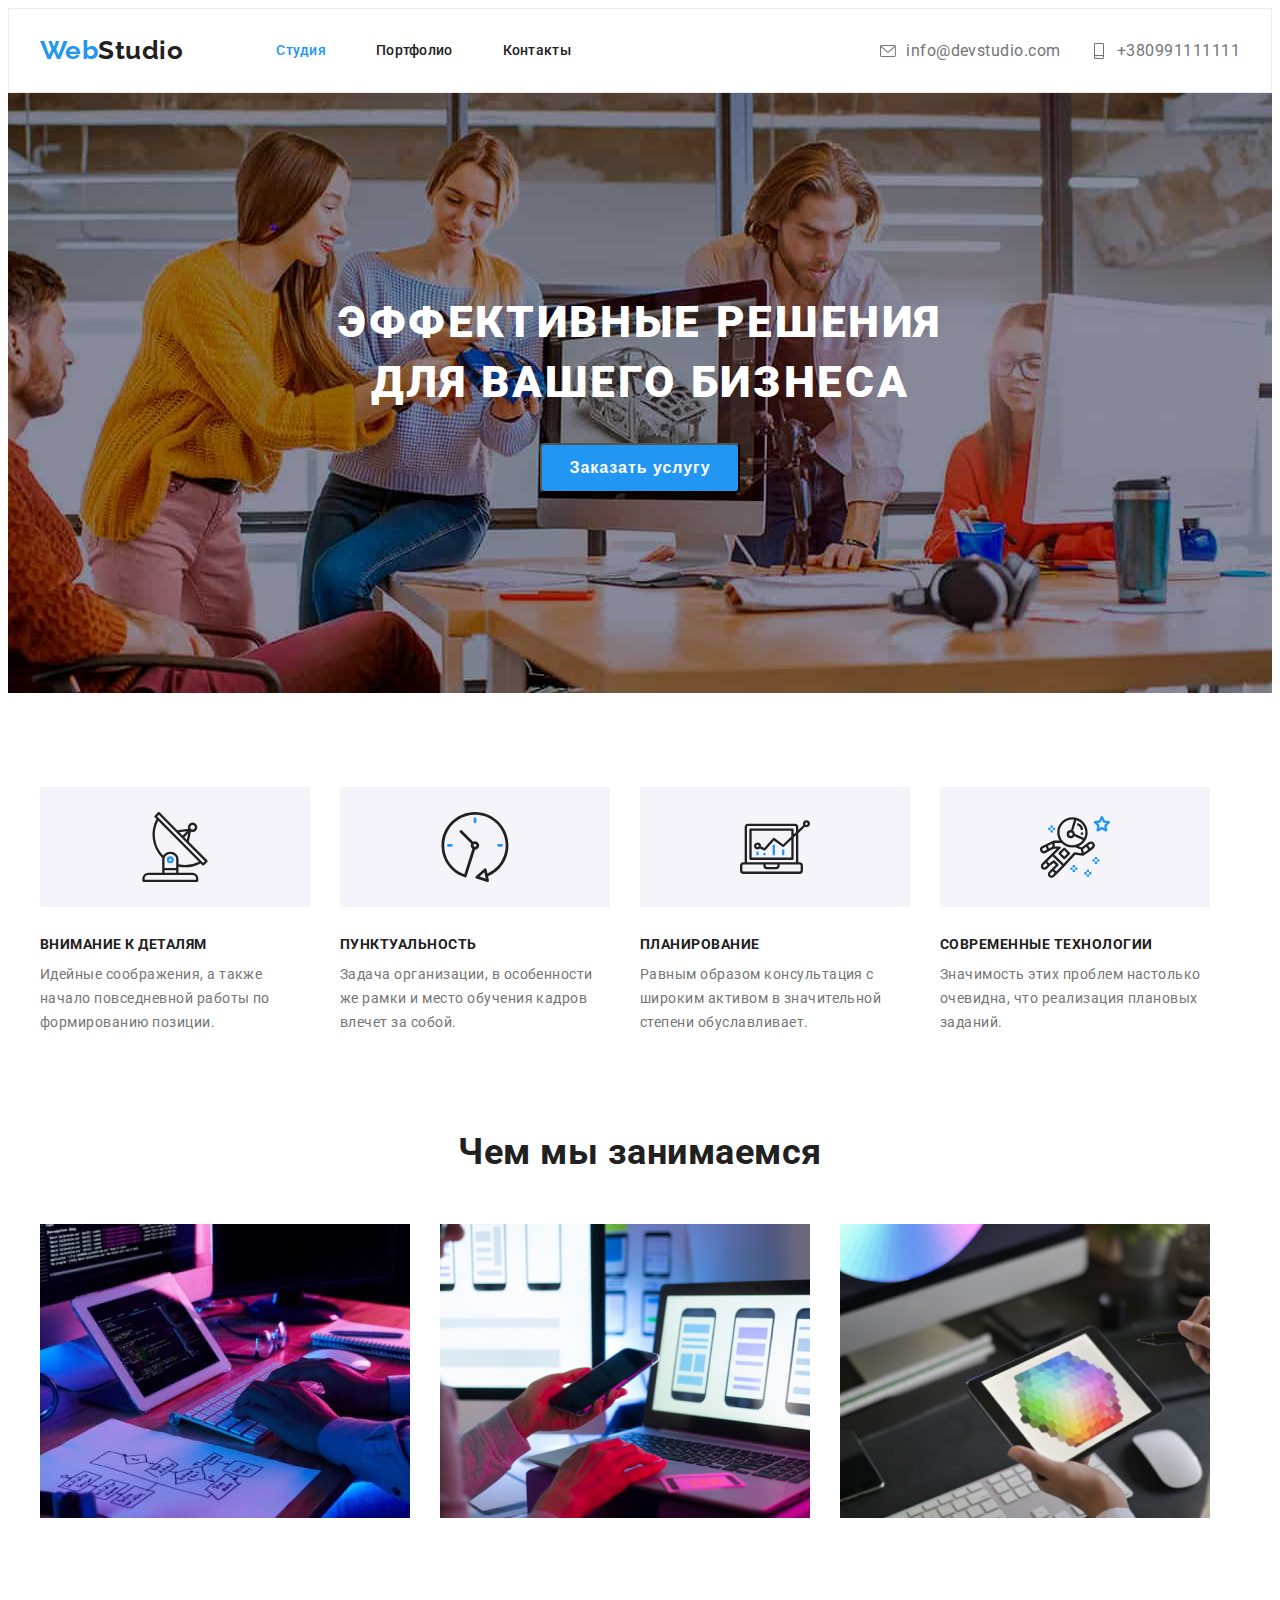
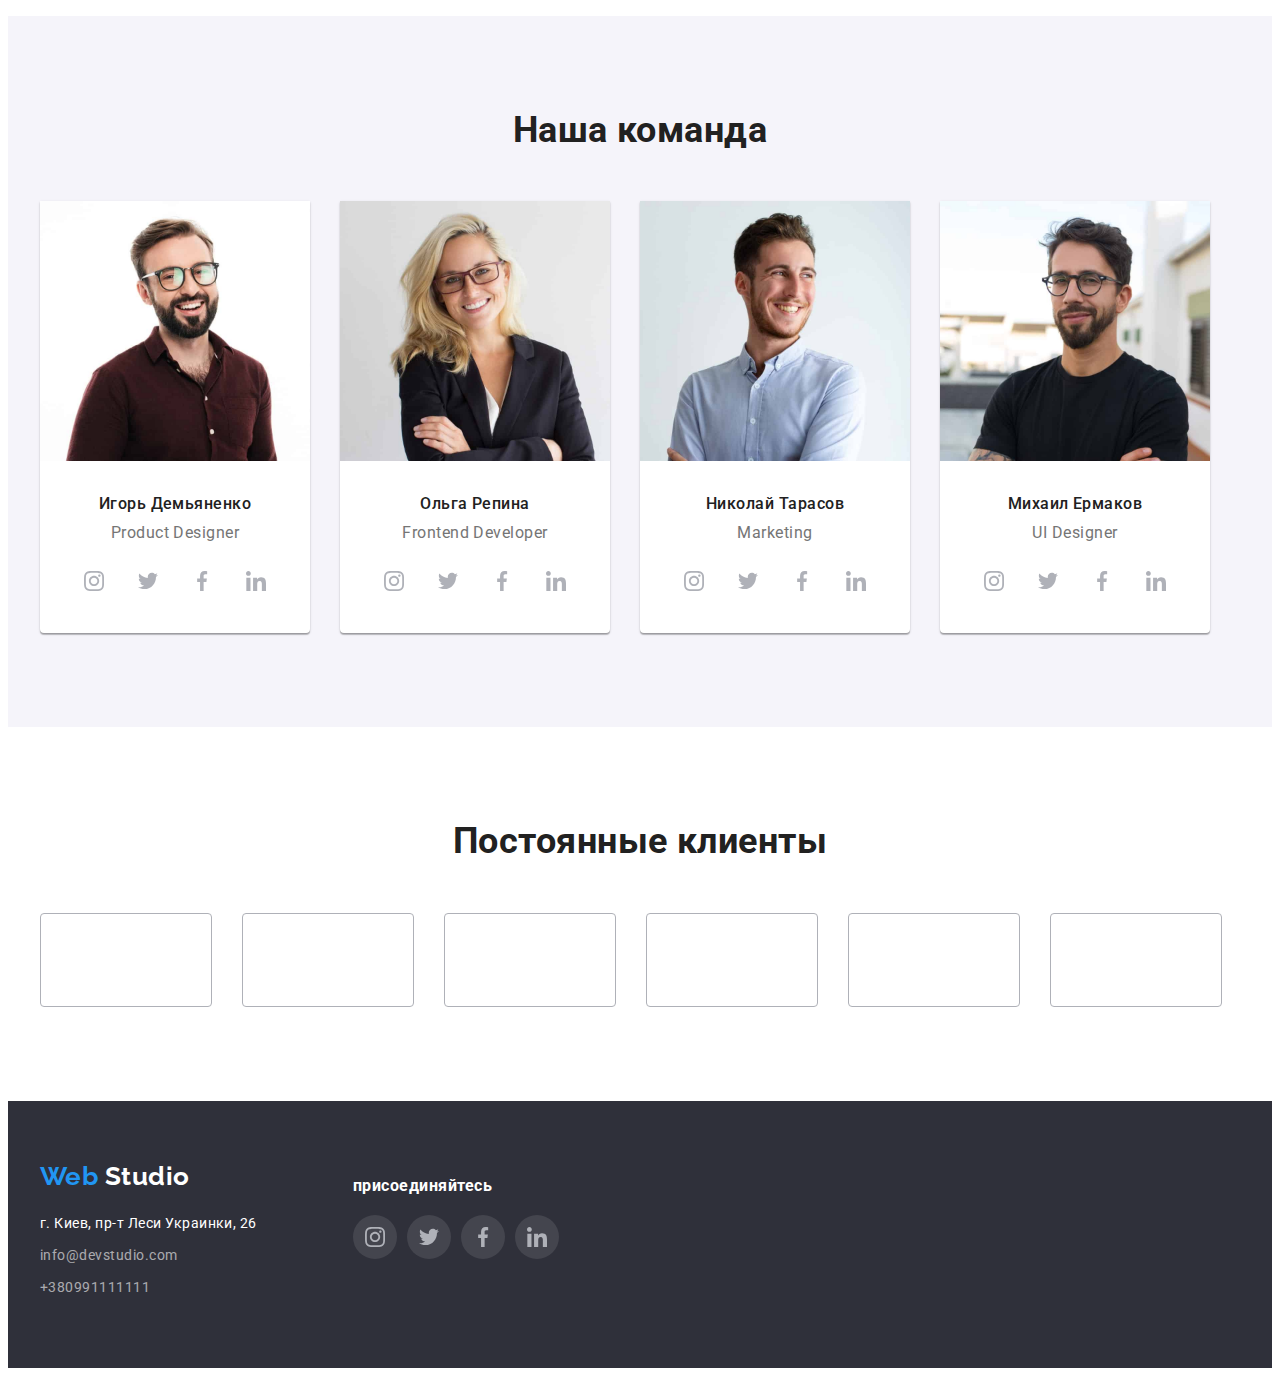
==== index.html @ 75fe437e "comit9+" ====
<!DOCTYPE html>
<html lang="en"></html>
<head>
  <meta charset="UTF-8" />
  <meta name="vievport" content="width=device-width, initial-scale=1.0" />
  <title>Document</title>
  <link
    rel="stylesheet"
    href="https://fonts.googleapis.com/css2?family=Raleway:wght@700&family=Roboto:wght@400;500;700;900&display=swap"
  />
  <link
    rel="stylesheet"
    href="https://cdnjs.cloudflare.com/ajax/libs/modern-normalize/1.1.0/modern-normalize.min.css"
    integrity="sha512-wpPYUAdjBVSE4KJnH1VR1HeZfpl1ub8YT/NKx4PuQ5NmX2tKuGu6U/JRp5y+Y8XG2tV+wKQpNHVUX03MfMFn9Q=="
    crossorigin="anonymous"
    referrerpolicy="no-referrer"
  />
  <link rel="stylesheet" href="./css/styles.css" />
  <link rel="stylesheet" href="./images/icons.svg" />
</head>
<body>
  <header class="">
    <div class="conteiner main-meny">
      <nav class="nav">
        <!-- <logo> -->
        <a href="./images/webStudio.jpg" class="logo"
          >Web<span class="studio">Studio</span></a
        >
        <!-- <title> -->
        <ul class="site-nav list">
          <li class="item">
            <a href="./index.html" class="link curent">Студия</a>
          </li>
          <li class="item">
            <a href="./portfolio.html" class="link">Портфолио</a>
          </li>
          <li class="item">
            <a href="/" class="link">Контакты</a>
          </li>
        </ul>
      </nav>
      <!-- auth -->
      <ul class="site-auth list">
        <li class="item">
          <a href="emailto:info@devstudio.com" class="link">
            <svg class="item">
              <use href="./images/icons.svg#icon-envelope"></use>
            </svg>
            info@devstudio.com
          </a>
        </li>
        <li class="item">
          <a href="tel=+380991111111" class="link">
            <svg class="item">
              <use href="./images/icons.svg#icon-smartphone"></use>
            </svg>
            +380991111111</a>
        </li>
      </ul>
    </div>
  </header>

  <main>
    <!-- hero -->
    <section class="content hero Icon-Hero">
      <h1 class="hero-text">Эффективные решения для вашего бизнеса</h1>
      <button class="primary" type="button">Заказать услугу</button>
    </section>

    <!-- approach in work -->
    <section class="content work">
      <ul class="list work conteiner">
        <li class="item icon1">
          <b class="work-main">Внимание к деталям</b>
          <p class="work-secondary">
            Идейные соображения, а также начало повседневной работы по
            формированию позиции.
          </p>
        </li>
        <li class="item icon2">
          <b class="work-main">Пунктуальность</b>
          <p class="work-secondary">
            Задача организации, в особенности же рамки и место обучения кадров
            влечет за собой.
          </p>
        </li>
        <li class="item icon3">
          <b class="work-main">Планирование</b>
          <p class="work-secondary">
            Равным образом консультация с широким активом в значительной степени
            обуславливает.
          </p>
        </li>
        <li class="item icon4">
          <b class="work-main">Современные технологии</b>
          <p class="work-secondary">
            Значимость этих проблем настолько очевидна, что реализация плановых
            заданий.
          </p>
        </li>
      </ul>
    </section>

    <!-- <types of work in photo> -->
    <section class="content photo">
      <div class="conteiner">
        <h2 class="head-text">Чем мы занимаемся</h2>
        <ul class="list">
          <li class="photo">
            <img
              src="./images/img.jpg"
              width="370"
              alt="Bерстка дизайн внешнее оформление"
            />
          </li>
          <li class="photo">
            <img
              src="./images/img2.jpg"
              width="370"
              alt="Разработка мобильный приложений"
            />
          </li>
          <li class="photo">
            <img
              src="./images/img3.jpg"
              width="370"
              alt="Творческая деятельность"
            />
          </li>
        </ul>
      </div>
    </section>

    <!-- <employees> -->
    <section class="employees">
      <div class="conteiner">
        <h2 class="head-text">Наша команда</h2>
        <ul class="list">
          <li class="fon">
            <img src="./images/1.jpg" width="270" alt="Дезайнер" />
            <div class="employees-div">
              <h3 class="employees-main">Игорь Демьяненко</h3>
              <p class="employees-secondary">Product Designer</p>
              <ul class="list">
                <li class="item">
                  <a href="/" class="items" >
                    <svg class="icon" width="20" height="20">
                      <use href="./images/icons.svg#icon-instagram"></use>
                    </svg>
                  </a>
                </li>
                <li class="item">
                  <a href="/" class="items">
                    <svg class="icon" width="20" height="20">
                      <use href="./images/icons.svg#icon-twitter"></use>
                    </svg>
                  </a>
                <li class="item">
                  <a href="/" class="items">
                    <svg class="icon" width="20" height="20">
                      <use href="./images/icons.svg#icon-facebook"></use>
                    </svg>
                  </a>
                </li>
                <li class="item">
                  <a href="/" class="items">
                    <svg class="icon" width="20" height="20">
                      <use href="./images/icons.svg#icon-linkedin"></use>
                    </svg>
                  </a>
                </li>
              </ul>
          </li>
          <li class="fon">
            <img src="./images/2.jpg" width="270" alt="Frontend разработчик" />
            <div class="employees-div">
              <h3 class="employees-main">Ольга Репина</h3>
              <p class="employees-secondary">Frontend Developer</p>
              <ul class="list">
                <li class="item">
                  <a href="/" class="items" >
                    <svg class="icon" width="20" height="20">
                      <use href="./images/icons.svg#icon-instagram"></use>
                    </svg>
                  </a>
                </li>
                <li class="item">
                  <a href="/" class="items">
                    <svg class="icon" width="20" height="20">
                      <use href="./images/icons.svg#icon-twitter"></use>
                    </svg>
                  </a>
                <li class="item">
                  <a href="/" class="items">
                    <svg class="icon" width="20" height="20">
                      <use href="./images/icons.svg#icon-facebook"></use>
                    </svg>
                  </a>
                </li>
                <li class="item">
                  <a href="/" class="items">
                    <svg class="icon" width="20" height="20">
                      <use href="./images/icons.svg#icon-linkedin"></use>
                    </svg>
                  </a>
                </li>
              </ul>
            </div>
          </li>
          <li class="fon">
            <img src="./images/3.jpg" width="270" alt="Маркетолог" />
            <div class="employees-div">
              <h3 class="employees-main">Николай Тарасов</h3>
              <p class="employees-secondary">Marketing</p>
              <ul class="list">
                <li class="item">
                  <a href="/" class="items" >
                    <svg class="icon" width="20" height="20">
                      <use href="./images/icons.svg#icon-instagram"></use>
                    </svg>
                  </a>
                </li>
                <li class="item">
                  <a href="/" class="items">
                    <svg class="icon" width="20" height="20">
                      <use href="./images/icons.svg#icon-twitter"></use>
                    </svg>
                  </a>
                <li class="item">
                  <a href="/" class="items">
                    <svg class="icon" width="20" height="20">
                      <use href="./images/icons.svg#icon-facebook"></use>
                    </svg>
                  </a>
                </li>
                <li class="item">
                  <a href="/" class="items">
                    <svg class="icon" width="20" height="20">
                      <use href="./images/icons.svg#icon-linkedin"></use>
                    </svg>
                  </a>
                </li>
              </ul>
            </div>
          </li>
          <li class="fon">
            <img src="./images/4.jpg" width="270" alt="Дизайнер" />
            <div class="employees-div">
              <h3 class="employees-main">Михаил Ермаков</h3>
              <p class="employees-secondary">UI Designer</p>
              <ul class="list">
                <li class="item">
                  <a href="/" class="items" >
                    <svg class="icon" >
                      <use href="./images/icons.svg#icon-instagram"></use>
                    </svg>
                  </a>
                </li>
                <li class="item">
                  <a href="/" class="items">
                    <svg class="icon" >
                      <use href="./images/icons.svg#icon-twitter"></use>
                    </svg>
                  </a>
                <li class="item">
                  <a href="/" class="items">
                    <svg class="icon" >
                      <use href="./images/icons.svg#icon-facebook"></use>
                    </svg>
                  </a>
                </li>
                <li class="item">
                  <a href="/" class="items">
                    <svg class="icon" >
                      <use href="./images/icons.svg#icon-linkedin"></use>
                    </svg>
                  </a>
                </li>
              </ul>
            </div>
          </li>
        </ul>
      </div>
    </section>

    <!-- permanent-clients -->
    <section class="permanent-clients conteiner">
      <h2 class="head-text">Постоянные клиенты</h2>
      <ul class="list">
        <li class="item">
          <a class="items">
            <svg class="logo">
              <use href="./images/icon.svg#icon-Logo"></use>
            </svg>
          </a>
        </li>
        <li class="item">
          <a class="items">
            <svg class="logo">
              <use href="./images/icon.svg#icon-Logo1"></use>
            </svg>
          </a>
        </li>
        <li class="item">
          <a class="items">
            <svg class="logo">
              <use href="./images/icon.svg#icon-Logo2"></use>
            </svg>
          </a>
        </li>
        <li class="item">
          <a class="items">
            <svg class="logo">
              <use href="./images/icon.svg#icon-Logo3"></use>
            </svg>
          </a>
        </li>
        <li class="item">
          <a class="items">
            <svg class="logo">
              <use href="./images/icon.svg#icon-Logo4"></use>
            </svg>
          </a>
        </li>
        <li class="item">
          <a class="items">
            <svg class="logo">
              <use href="./images/icon.svg#icon-Logo5"></use>
            </svg>
          </a>
        </li>
      </ul>
    </section>
  </main>

  <!-- <supporting information> -->
  <footer>
    <div class="footer conteiner">
      <adress>
        <a href="./images/webStudio.jpg" class="logo">
          Web
          <span class="footer-studio"> Studio </span>
        </a>

        <ul class="list nav">
          <li>
            <a
              href="https://www.google.com/maps/place/%D0%B1%D1%83%D0%BB%D1%8C%D0%B2%D0%B0%D1%80+%D0%9B%D0%B5%D1%81%D1%96+%D0%A3%D0%BA%D1%80%D0%B0%D1%97%D0%BD%D0%BA%D0%B8,+26,+%D0%9A%D0%B8%D1%97%D0%B2,+02000/@50.4265807,30.5361971,17z/data=!3m1!4b1!4m5!3m4!1s0x40d4cf0e033ecbe9:0x57a4dffefec77da0!8m2!3d50.4265807!4d30.5383858"
              target="_blank"
              rel="noopener noreferrer"
              class="footer-adres"
            >
              г. Киев, пр-т Леси Украинки, 26
            </a>
          </li>
          <li>
            <a href="emailto:info@devstudio.com" class="footer-nav">
              info@devstudio.com
            </a>
          </li>
          <li>
            <a href="tel=+380991111111" class="footer-nav"> +380991111111 </a>
          </li>
        </ul>
      </adress>
      <div class="dop-info">
        <b class="main">присоединяйтесь</b>
        <ul class="list">
          <li class="item">
            <a href="/" class="items" >
              <svg class="icon" width="20" height="20">
                <use href="./images/icons.svg#icon-instagram"></use>
              </svg>
            </a>
          </li>
          <li class="item">
            <a href="/" class="items">
              <svg class="icon" width="20" height="20">
                <use href="./images/icons.svg#icon-twitter"></use>
              </svg>
            </a>
          <li class="item">
            <a href="/" class="items">
              <svg class="icon" width="20" height="20">
                <use href="./images/icons.svg#icon-facebook"></use>
              </svg>
            </a>
          </li>
          <li class="item">
            <a href="/" class="items">
              <svg class="icon" width="20" height="20">
                <use href="./images/icons.svg#icon-linkedin"></use>
              </svg>
            </a>
          </li>
        </ul>
      </div>
    </div>
  </footer>
</body>
---- css/styles.css ----
:root {
  --primery-text-cplor: #212121;
  --secondary-color: rgba(117, 117, 117, 1);
  --akcent: #2196f3;
  --primary-wite-color: #fff;
  --secondary-color-two: rgba(245, 244, 250, 1);
  --color-fon-hed-fot: rgba(47, 48, 58, 1);
}

body {
  background-color: var(--primary-wite-color);
  color: var(--primery-text-cplor);

  font-family: Roboto, sans-serif;
  letter-spacing: 0.03em;
}
h1,
h2,
h3,
h4,
h5,
h6,
ul,
p,
b {
  margin: 0;
  padding: 0;
}
.list {
  list-style: none;
  padding: 0;
  margin: 0;
}

.conteiner {
  width: 1200px;
  margin-left: auto;
  margin-right: auto;
  padding-left: 15px;
  padding-right: 15px;

  /* outline: 2px solid rgb(225, 169, 159); */
}

/* BUTTON ----------------------------------------  */

/* button hero ---------------------------------------- */
.hero .primary {
  margin-top: 30px;

  width: 200px;
  height: 50px;
  box-shadow: 0px 4px 4px rgba(0, 0, 0, 0.15);
  border-radius: 4px;

  color: var(--primary-wite-color);
  background-color: var(--akcent);
  cursor: pointer;
  font-weight: 700;
  font-size: 16px;
  line-height: 1.88;
  text-align: center;
  letter-spacing: 0.06em;
}

/* button two page ---------------------------------------- */
.two-page.conteiner .list.main {
  display: flex;
  justify-content: center;
}
.conteiner .main .item:not(:last-child) {
  margin-right: 8px;
}
.two-page .secondary {
  padding-top: 6px;
  padding-bottom: 6px;
  padding-left: 22px;
  padding-right: 22px;
  border-radius: 4px;
  border: 0ch;

  font-family: Roboto, sans-serif;
  color: var(--primery-text-cplor);
  background-color: var(--secondary-color-two);
  font-weight: 500;
  font-size: 16px;
  line-height: 1.62;
}

.two-page .secondary:hover,
.two-page .secondary:focus {
  color: var(--primary-wite-color);
  background-color: var(--akcent);
  box-shadow: 0px 3px 1px rgba(0, 0, 0, 0.1), 0px 1px 2px rgba(0, 0, 0, 0.08),
    0px 2px 2px rgba(0, 0, 0, 0.12);
}

/* HEADER ---------------------------------------- */

header {
  border: 1px solid #ececec;
}
.main-meny {
  display: flex;
}
.main-meny .nav {
  display: flex;
  align-items: center;
}
.site-nav .link.curent {
  color: var(--akcent);
}

/* logo----------------------------------------  */
.logo {
  margin-right: 93px;

  color: var(--akcent);
  font-family: Raleway, sans-serif;
  font-weight: 700;
  font-size: 26px;
  line-height: 1.2;
  text-decoration: none;
}
.logo .studio {
  color: var(--primery-text-cplor);
}

/* nav ---------------------------------------- */
.site-nav {
  display: flex;
}
.site-nav .item:not(:last-child) {
  margin-right: 50px;
}
/* .site-nav .item + .item {
  margin-left: 30px;
} */

.site-nav .link {
  display: block;
  padding-top: 32px;
  padding-bottom: 32px;

  color: var(--primery-text-cplor);
  font-weight: 500;
  font-size: 14px;
  line-height: 1.14;
  letter-spacing: 0.02em;
  text-decoration: none;
}
.site-nav .link:hover,
.site-nav .link:focus {
  color: var(--akcent);
}

/* auth---------------------------------------- */
.site-auth {
  display: flex;
  margin-left: auto;
}
.site-auth .item:not(:last-child) {
  margin-right: 30px;
  align-items: center;
}
/* .site-auth .item + .item {
  margin-left: 30px;
} */

.site-auth .link {
  display: flex;
  padding-top: 32px;
  padding-bottom: 32px;
  align-items: center;

  color: var(--secondary-color);

  /* font-weight: 500;
  font-size: 14px;
  line-height: 1.14;
  letter-spacing: 0.02em; */

  text-decoration: none;
}
.site-auth .link:hover,
.site-auth .link:focus {
  color: var(--akcent);
}
.site-auth .link .item{
  display: inline-block;
  padding: 0;
  margin-right: 10px;
  width: 16px;
  height: 16px;
  
  fill: currentColor;
}

/* .site-auth .link::before {
  width: 16px;
  height: 16px;
  margin-right: 10px;

  content: "";
  background-repeat: no-repeat;
  background-position: center;
  background-size: auto;
}
.item-envel::before {
  background-image: url(../images/icon.svg/envelope.svg);
}
.item-smartp::before {
  background-image: url(../images/icon.svg/smartphone.svg);
} */

/* MAIN ---------------------------------------- */

/* content one page ---------------------------------------- */

/* hero ---------------------------------------- */
.content.hero {
  text-align: center;

  padding-top: 200px;
  padding-bottom: 200px;
  background-color: var(--color-fon-hed-fot);
  text-transform: uppercase;
}
.content.hero.Icon-Hero {
  display: block;
  background-image: url(../images/Img-Hero.jpg);
  background-position: center;
}

.content .hero-text {
  margin-left: auto;
  margin-right: auto;

  width: 696px;
  height: 120px;
  color: var(--primary-wite-color);
  font-weight: 900;
  font-size: 44px;
  line-height: 1.36;
  letter-spacing: 0.06em;
}

/* work ---------------------------------------- */

.content.work {
  padding-top: 94px;
}

.content .work {
  display: flex;
}

.content .work .item:not(:last-child) {
  margin-right: 30px;
}
.content .work .item::before {
  display: block;
  content: "";
  height: 120px;
  background-position: center;
  background-repeat: no-repeat;
  /* background-size: contain; */
  background-color: var(--secondary-color-two);
}
.content .work .icon1::before {
  background-image: url(../images/icon.svg/antenna\ 1.svg);
}
.content .work .icon2::before {
  background-image: url(../images/icon.svg/clock\ 1.svg);
}
.content .work .icon3::before {
  background-image: url(../images/icon.svg/diagram\ 1.svg);
}
.content .work .icon4::before {
  background-image: url(../images/icon.svg/astronaut\ 1.svg);
}

.content .work-main {
  display: flex;
  padding-bottom: 10px;
  padding-top: 30px;

  text-transform: uppercase;
  font-weight: 700;
  font-size: 14px;
  line-height: 1.14;
}

.content .work-secondary {
  width: 270px;
  height: 75px;
  color: var(--secondary-color);
  font-size: 14px;
  line-height: 1.71;
}

/* photo ---------------------------------------- */
.content.photo {
  padding-top: 94px;
  padding-bottom: 94px;
}

.content.photo .list {
  display: flex;
  padding-top: 50px;
}
.content.photo .list .photo:not(:last-child) {
  margin-right: 30px;
}

.content .head-text {
  font-weight: 700;
  font-size: 36px;
  line-height: 1.16;
  text-align: center;
}

/* employees ---------------------------------------- */
.employees {
  padding-top: 94px;
  padding-bottom: 94px;
  background-color: var(--secondary-color-two);
}

.employees .head-text {
  margin-bottom: 50px;
  font-weight: 700;
  font-size: 36px;
  line-height: 1.16;
  text-align: center;
}
.employees .list {
  display: flex;
}
.employees .fon:not(:last-child) {
  margin-right: 30px;
}
.employees .fon {
  background-color: var(--primary-wite-color);
  box-shadow: 0px 1px 3px rgba(0, 0, 0, 0.12), 0px 1px 1px rgba(0, 0, 0, 0.14),
    0px 2px 1px rgba(0, 0, 0, 0.2);
  border-radius: 0px 0px 4px 4px;
}

.employees-div {
  display: block;
  text-align: center;
  padding-top: 30px;
  padding-bottom: 30px;
}

.employees-main {
  padding-bottom: 10px;

  font-weight: 500;
  font-size: 16px;
  line-height: 1.18;
}
.employees-secondary {
  color: var(--secondary-color);
  font-size: 16px;
  line-height: 1.18;
}

.employees-div .list {
  display: flex;
  margin-left: 32px;
  margin-right: 32px;
  margin-top: 16px;

  align-items: center;

  /* outline: 1px solid tomato; */
}

.employees-div .item {
  display: inline-block;

  /* outline: 1px solid tomato; */
}

.employees-div .item:not(:last-child) {
  margin-right: 10px;
}
.employees-div .items{
  display: inline-block;
  width: 44px;
  height: 44px;
  border-radius: 50%;
  color:var(--secondary-color);
  background-color: #fff;

  /* outline:  1px solid tomato; */
}
.employees-div .items:hover,
.employees-div .items:focus{
  color: #fff;
  background-color:var(--akcent);
}
.employees-div .items .icon{
  display: inline-block;
  width:20px;
  height:20px;
  
  margin-top: 12px;
  fill:currentColor;
  
  /* outline: 1px solid tomato; */
}
/* .employees-div .items .icon:hover,
.employees-div .items .icon:focus{
 fill: currentColor;
} */
/* .employees-div .item.insta {
  background-image: url(../images/icon.svg/instagram\ 2.svg);
}
.employees-div .item.twit {
  background-image: url(../images/icon.svg/twitter\ 1.svg);
}
.employees-div .item.faceb {
  background-image: url(../images/icon.svg/facebook\ 1.svg);
}
.employees-div .item.in {
  background-image: url(../images/icon.svg/linkedin\ 1.svg);
}

.div2{
  display: flex;
  width: 206px;
  margin-left: 32px;
  margin-right: 32px;
  margin-top: 16px;

  align-items: center;

  outline: 1px solid tomato;
}
.div2 .item{
  display: inline-block;
  width: 44px;
  height: 44px;
  padding: 0;
  border: none;
}
.div2 .item .icon{
  display: inline-block;

  outline: 1px solid tomato;
} */


/* permanent-clients --------------------------------------- */
.permanent-clients{
  margin-top: 94px;
  margin-bottom: 94px;
}

.permanent-clients .head-text{
  margin-bottom: 50px;
  font-weight: 700;
  font-size: 36px;
  line-height: 1.16;
  text-align: center;
}
.permanent-clients .list{
  display: flex;
}

.permanent-clients .item:not(:last-child){
  margin-right: 30px;
}
.permanent-clients .items{
  display: inline-block;
  width: 170px;
  height: 92px;
  border: 1px solid #AFB1B8;
  border-radius: 4px;
}
.permanent-clients .items:hover,
.permanent-clients .items:focus{
  border: 1px solid var(--akcent)
}

.permanent-clients .item .logo{
  display: inline-block;
  width: 106px;
  height: 60px;
}

/* content two page ---------------------------------------- */
main.main {
  padding-top: 94px;
  padding-bottom: 94px;
}

.photo-t-p {
  display: flex;
  flex-wrap: wrap;
  padding-top: 50px;
  /* justify-content: space-between; */
}
.photo-t-p .item {
  margin-right: 30px;
  margin-bottom: 30px;
}
.photo-t-p .item:nth-child(3n) {
  margin-right: 0;
}
.photo-t-p .item:nth-last-child(-n + 3) {
  margin-bottom: 0;
}
.photo-t-p .item:hover,
.photo-t-p .item:focus {
  box-shadow: 0px 1px 1px rgba(0, 0, 0, 0.12), 0px 4px 4px rgba(0, 0, 0, 0.06),
    1px 4px 6px rgba(0, 0, 0, 0.16);
}

.photo-text {
  padding: 0;
  text-decoration: none;
}

.photo-div {
  padding-top: 20px;
  padding-bottom: 20px;
  padding-left: 24px;
  padding-right: 24px;

  border: 1px solid #eeeeee;
}

.photo-main {
  color: var(--primery-text-cplor);
  font-weight: 700;
  font-size: 18px;
  line-height: 2;
  letter-spacing: 0.06em;
}
.photo-secondary {
  color: var(--secondary-color);
  font-size: 18px;
  line-height: 1.97;
}

/* FOOTER ---------------------------------------- */
footer {
  padding-top: 60px;
  padding-bottom: 60px;
  background-color: var(--color-fon-hed-fot);
}
.footer.conteiner{
  display: flex;
}
.footer .logo {
  display: inline-block;
  margin-bottom: 20px;
}
.footer-studio {
  color: var(--primary-wite-color);
}

.footer .footer-adres {
  display: inline-block;
  margin-bottom: 8px;

  color: #fff;
  font-size: 14px;
  line-height: 1.7;
  text-decoration: none;
}
.footer .footer-nav {
  display: inline-block;
  margin-bottom: 8px;

  color: rgba(255, 255, 255, 0.6);
  font-size: 14px;
  line-height: 1.7;
  text-decoration: none;
}
/* ----------------------- */
.footer .dop-info {
  margin-left: 70px;
  /* outline: 1px solid tomato; */
}
.footer .dop-info .main {
  display:inline-block;
  padding-top: 15px;
  padding-bottom: 20px;
  color: var(--primary-wite-color);
}

.footer .dop-info .list {
  display: flex;

  align-items: center;

  /* outline: 1px solid tomato; */
}

.footer .dop-info .item:not(:last-child) {
  margin-right: 10px;
}

.footer .dop-info .items {
  display: inline-block;
  width: 44px;
  height: 44px;
  border-radius: 50%;
  color: #fff;
  background-color: rgba(255, 255, 255, 0.1);


  /* outline: 1px solid tomato; */
}
.footer .dop-info .items:hover,
.footer .dop-info .items:focus{
  background-color:var(--akcent);
}

.footer .dop-info .icon{
  margin-left: 12px;
  margin-top: 12px;
  fill: currentColor;
}

/* .footer .dop-info .icon:hover,
.footer .dop-info .icon:focus{
  fill: currentColor;
} */

/* .footer .dop-info .item.insta {
  background-image: url(../images/icon.svg/instagram\ wite.svg);
}
.footer .dop-info .item.twit {
  background-image: url(../images/icon.svg/twitter\ wite.svg);
}
.footer .dop-info .item.faceb {
  background-image: url(../images/icon.svg/facebook\ wite.svg);
}
.footer .dop-info .item.in {
  background-image: url(../images/icon.svg/linkedin\ wite.svg);
} */

/* support inform
/* support information----------------------------

/* wite: #FFFFFF */
/* color header and footer: r
/* color header and footer:

/* akcent color: #2196F3 */


/* akcent color: #2196F3 */

/* main text color: #
/* main text color: #212121 */
/* secondary text color: rgba
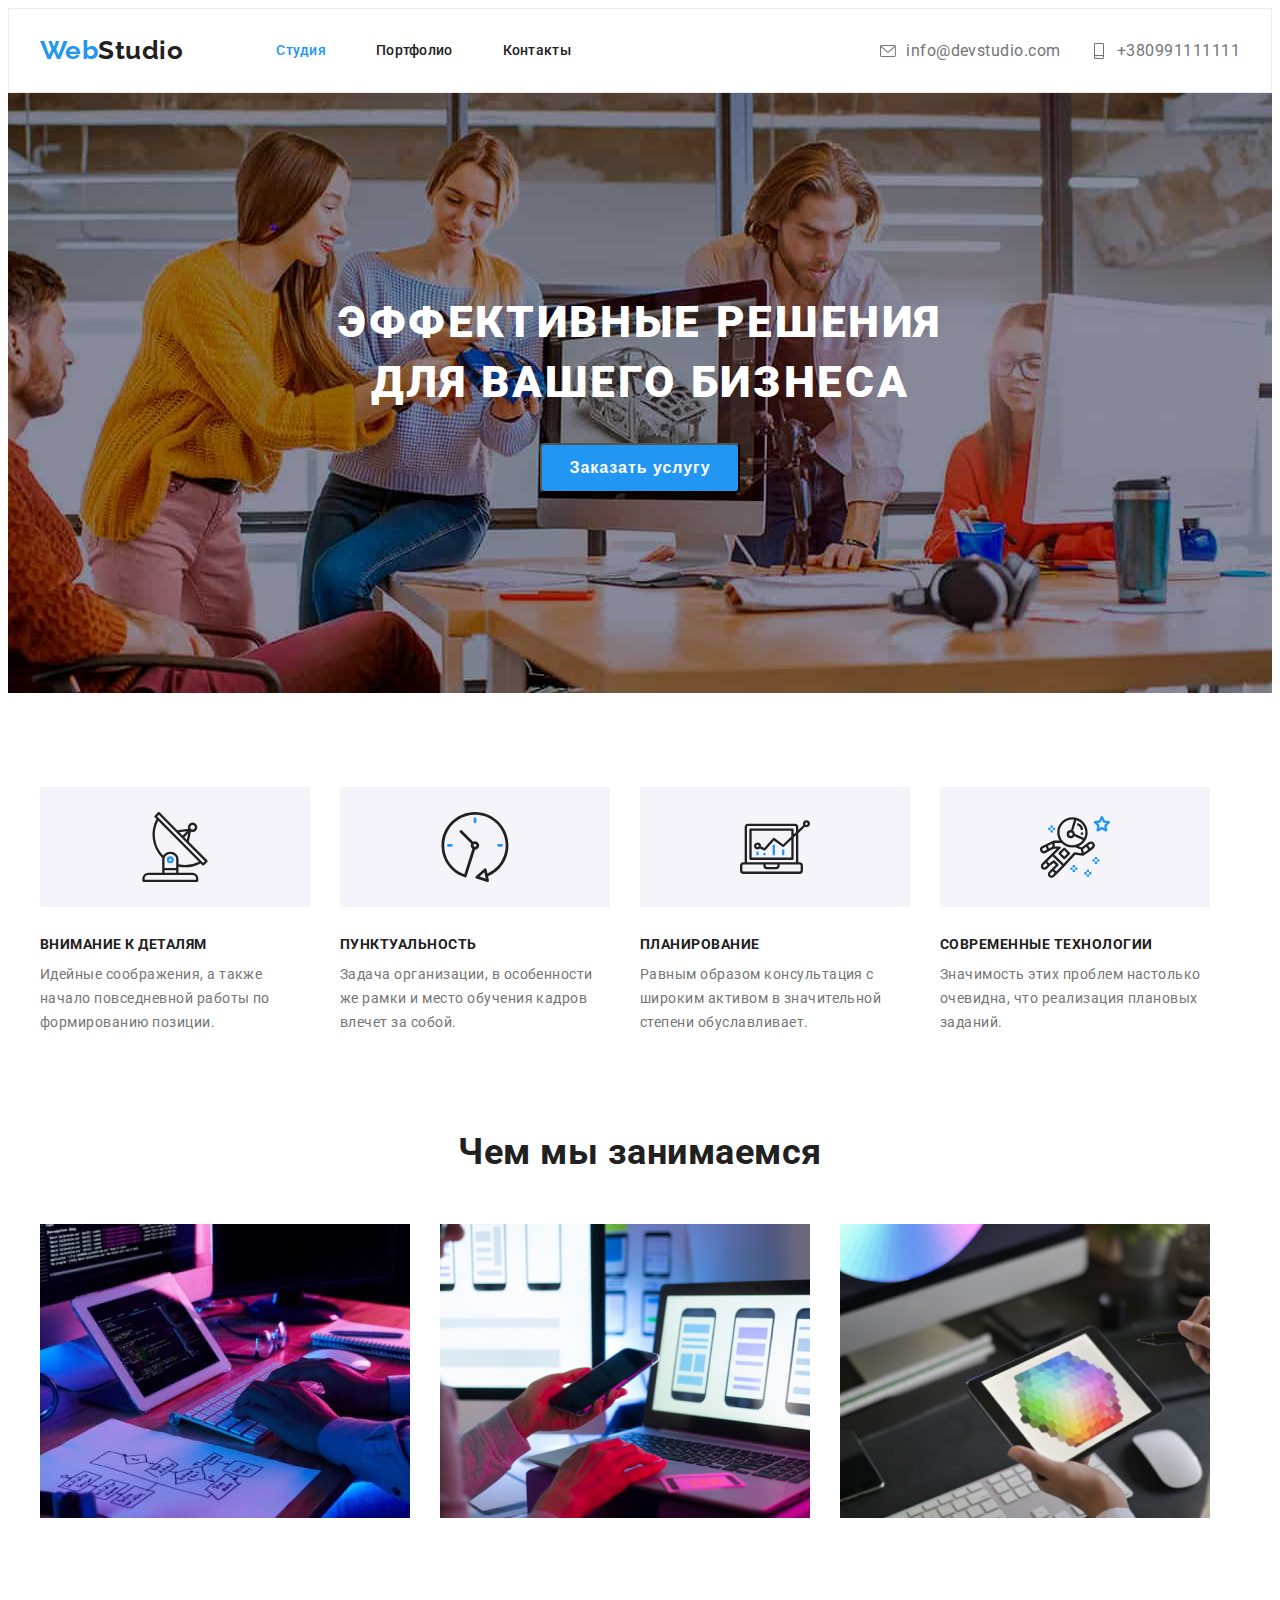
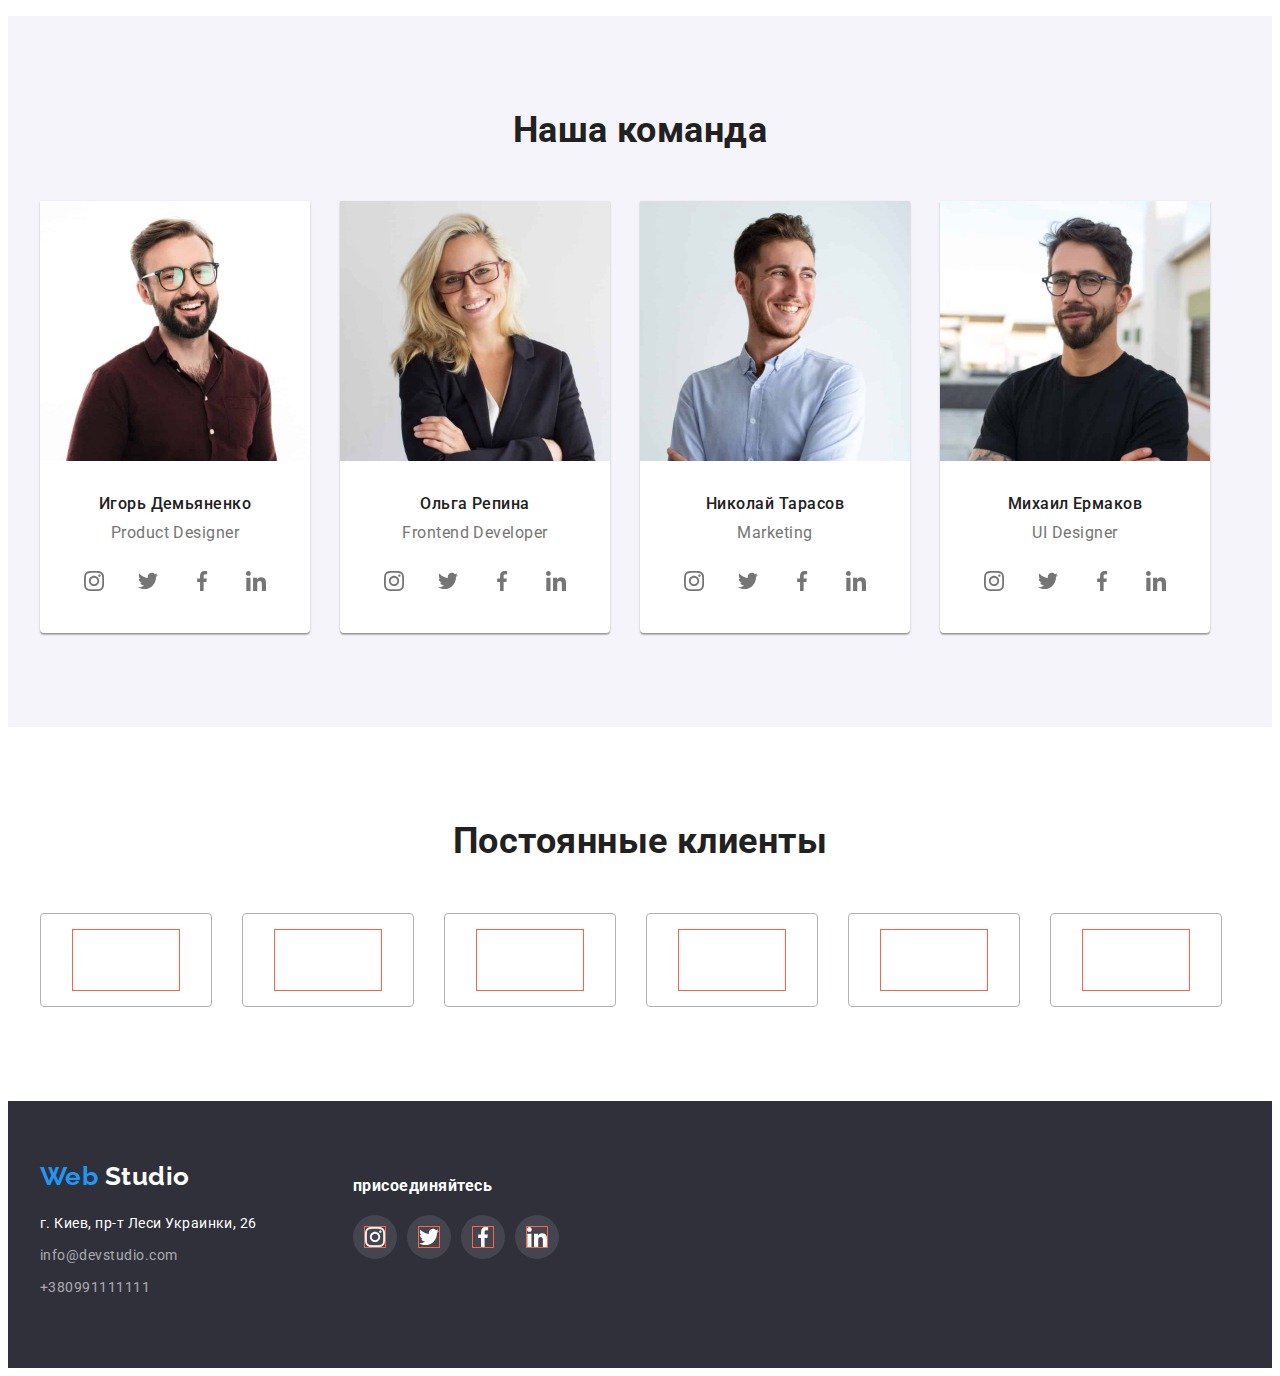
==== commit abab4c00: "comi10" ====
--- a/index.html
+++ b/index.html
@@ -43,7 +43,7 @@
       <ul class="site-auth list">
         <li class="item">
           <a href="emailto:info@devstudio.com" class="link">
-            <svg class="item">
+            <svg class="items">
               <use href="./images/icons.svg#icon-envelope"></use>
             </svg>
             info@devstudio.com
@@ -51,7 +51,7 @@
         </li>
         <li class="item">
           <a href="tel=+380991111111" class="link">
-            <svg class="item">
+            <svg class="items">
               <use href="./images/icons.svg#icon-smartphone"></use>
             </svg>
             +380991111111</a>
--- a/css/styles.css
+++ b/css/styles.css
@@ -161,7 +161,6 @@
 }
 .site-auth .item:not(:last-child) {
   margin-right: 30px;
-  align-items: center;
 }
 /* .site-auth .item + .item {
   margin-left: 30px;
@@ -186,13 +185,12 @@
 .site-auth .link:focus {
   color: var(--akcent);
 }
-.site-auth .link .item{
+.site-auth .link .items{
   display: inline-block;
   padding: 0;
   margin-right: 10px;
   width: 16px;
   height: 16px;
-  
   fill: currentColor;
 }
 
@@ -480,9 +478,12 @@
   height: 92px;
   border: 1px solid #AFB1B8;
   border-radius: 4px;
+  color: #AFB1B8;
+  cursor: pointer;
 }
 .permanent-clients .items:hover,
 .permanent-clients .items:focus{
+  color:var(--akcent);
   border: 1px solid var(--akcent)
 }
 
@@ -490,6 +491,11 @@
   display: inline-block;
   width: 106px;
   height: 60px;
+  margin-top: 16px;
+  margin-left: 32px;
+  fill: currentColor;
+
+  outline: 1px solid tomato;
 }
 
 /* content two page ---------------------------------------- */
@@ -596,7 +602,6 @@
 
 .footer .dop-info .list {
   display: flex;
-
   align-items: center;
 
   /* outline: 1px solid tomato; */
@@ -626,6 +631,8 @@
   margin-left: 12px;
   margin-top: 12px;
   fill: currentColor;
+
+  outline: 1px solid tomato;
 }
 
 /* .footer .dop-info .icon:hover,
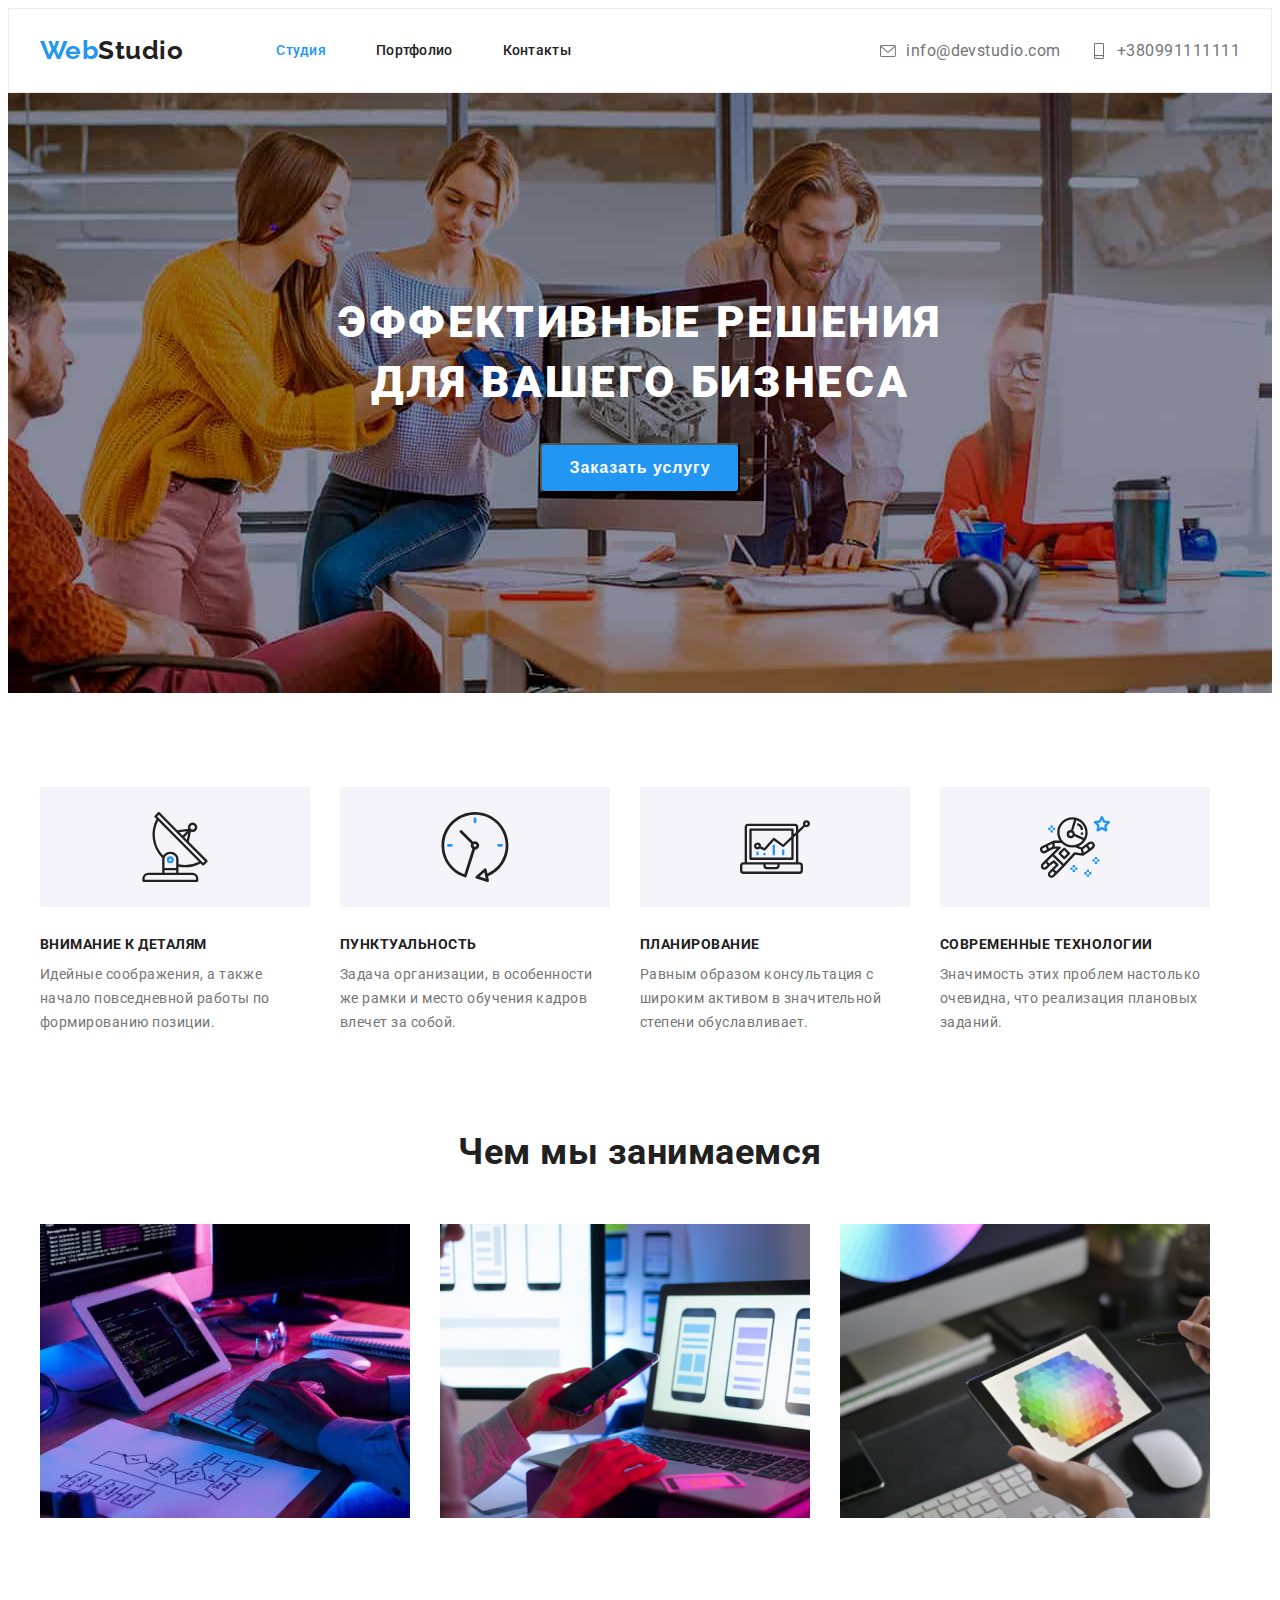
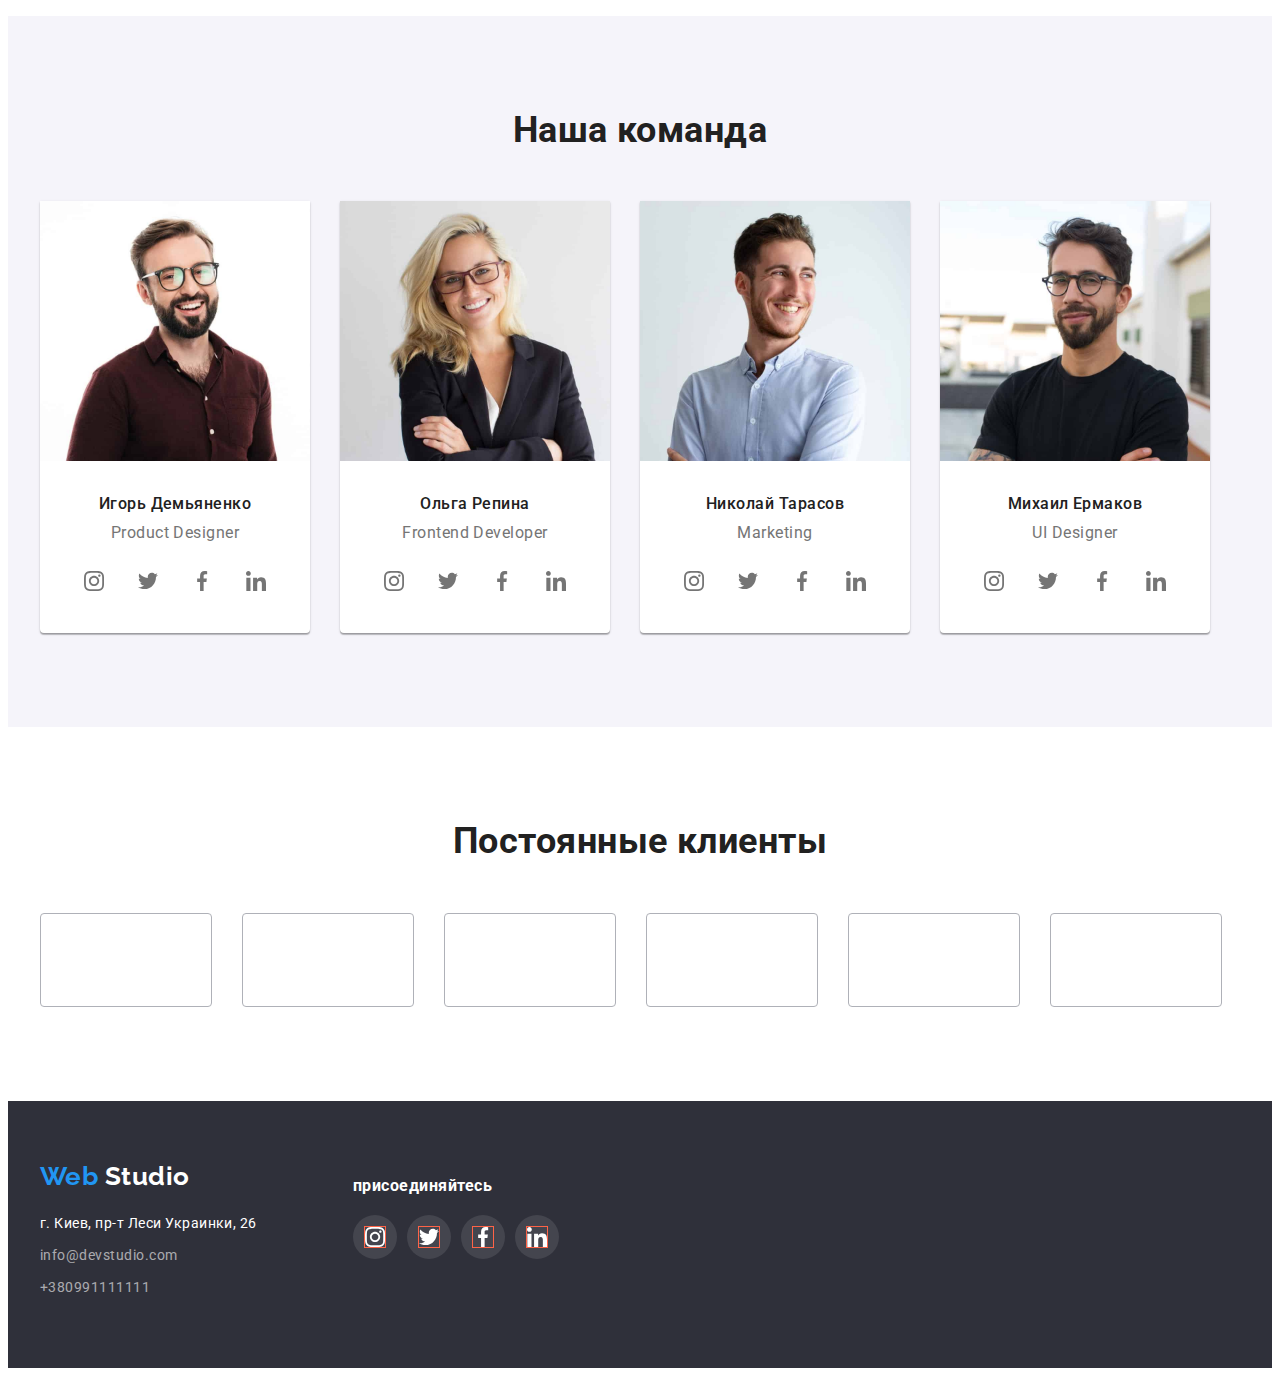
==== commit 082c399a: "comit10++" ====
--- a/index.html
+++ b/index.html
@@ -289,42 +289,42 @@
       <ul class="list">
         <li class="item">
           <a class="items">
-            <svg class="logo">
+            <svg class="logos">
               <use href="./images/icon.svg#icon-Logo"></use>
             </svg>
           </a>
         </li>
         <li class="item">
           <a class="items">
-            <svg class="logo">
+            <svg class="logos">
               <use href="./images/icon.svg#icon-Logo1"></use>
             </svg>
           </a>
         </li>
         <li class="item">
           <a class="items">
-            <svg class="logo">
+            <svg class="logos">
               <use href="./images/icon.svg#icon-Logo2"></use>
             </svg>
           </a>
         </li>
         <li class="item">
           <a class="items">
-            <svg class="logo">
+            <svg class="logos">
               <use href="./images/icon.svg#icon-Logo3"></use>
             </svg>
           </a>
         </li>
         <li class="item">
           <a class="items">
-            <svg class="logo">
+            <svg class="logos">
               <use href="./images/icon.svg#icon-Logo4"></use>
             </svg>
           </a>
         </li>
         <li class="item">
           <a class="items">
-            <svg class="logo">
+            <svg class="logos">
               <use href="./images/icon.svg#icon-Logo5"></use>
             </svg>
           </a>
--- a/css/styles.css
+++ b/css/styles.css
@@ -487,7 +487,7 @@
   border: 1px solid var(--akcent)
 }
 
-.permanent-clients .item .logo{
+.permanent-clients .item .logos{
   display: inline-block;
   width: 106px;
   height: 60px;
@@ -495,7 +495,7 @@
   margin-left: 32px;
   fill: currentColor;
 
-  outline: 1px solid tomato;
+  /* outline: 1px solid tomato; */
 }
 
 /* content two page ---------------------------------------- */
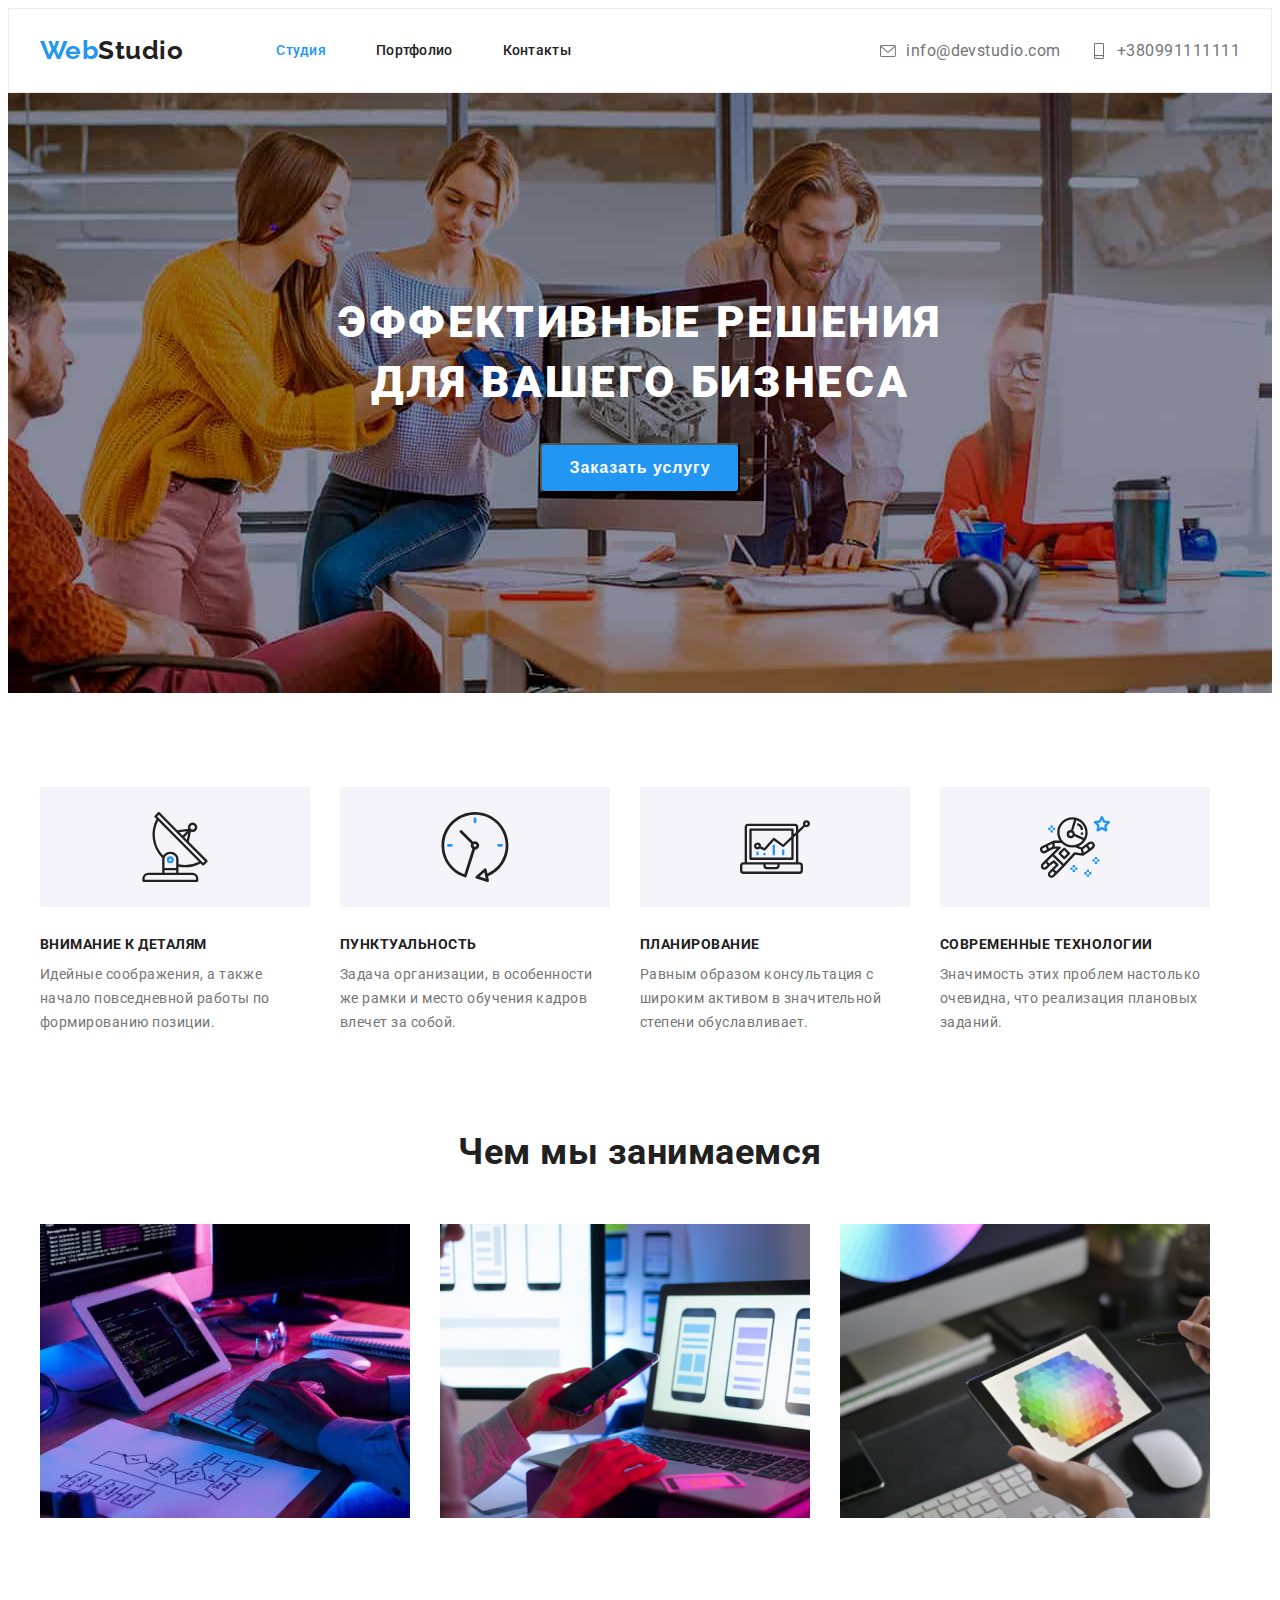
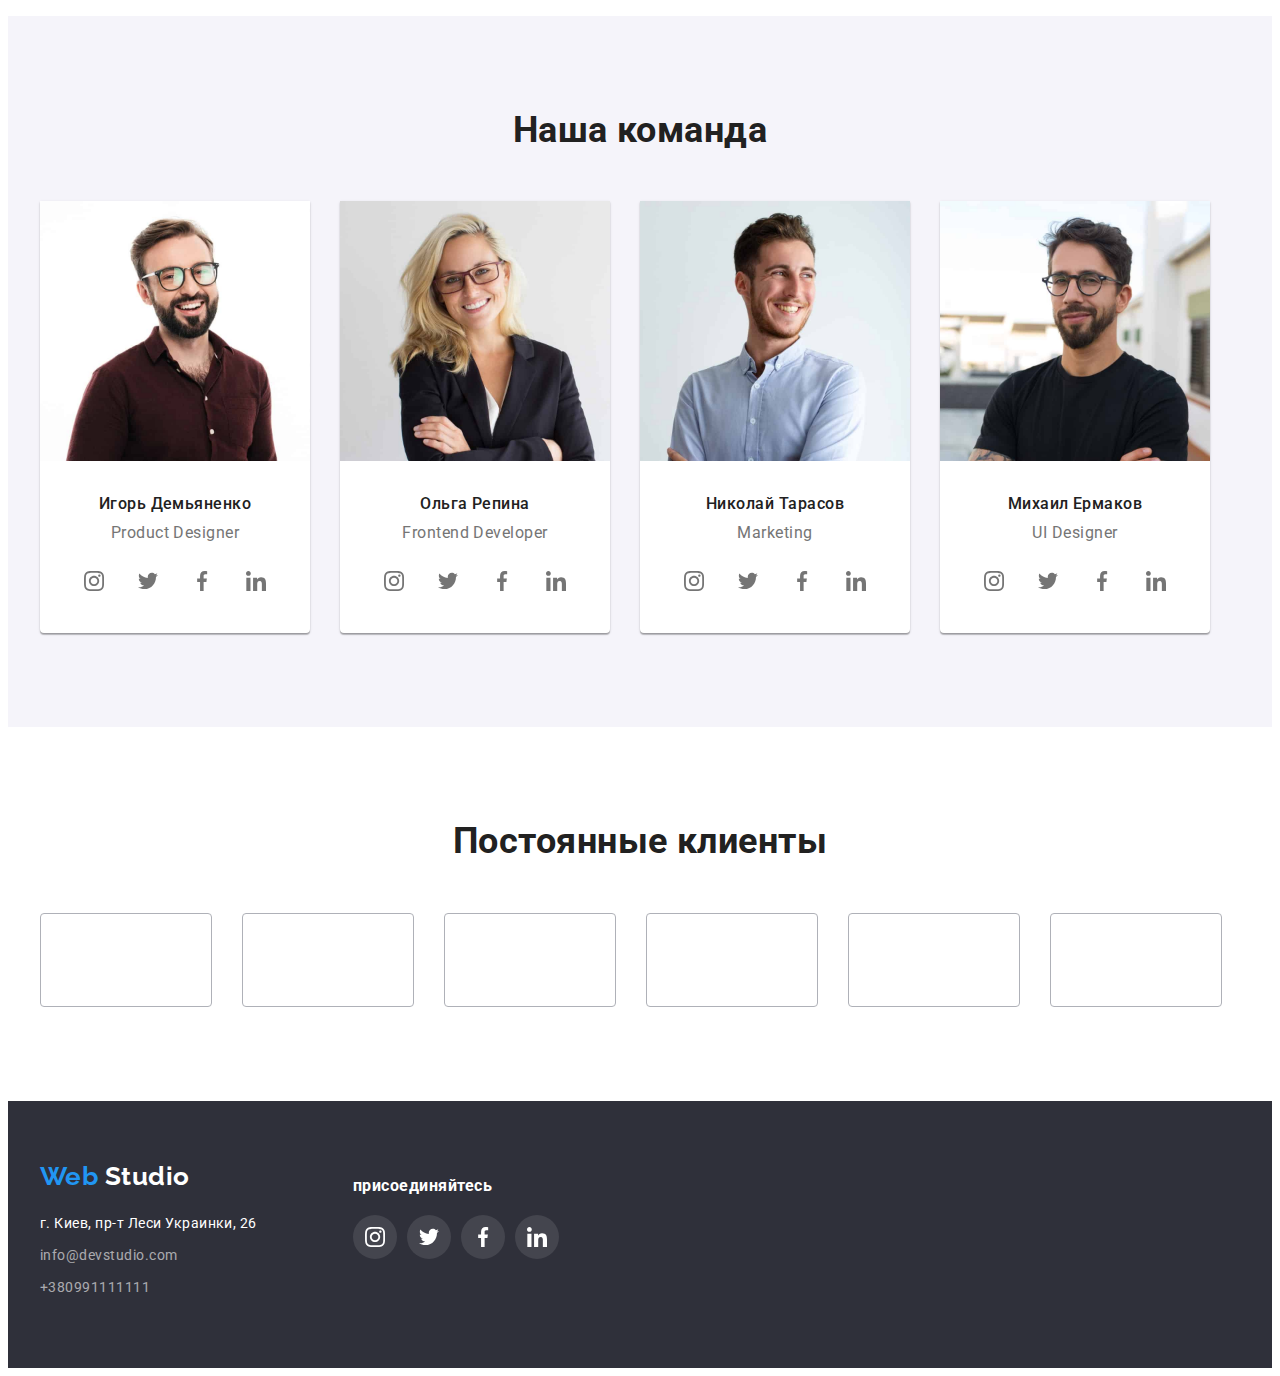
==== commit 16cf067f: "comit11++" ====
--- a/index.html
+++ b/index.html
@@ -288,42 +288,42 @@
       <h2 class="head-text">Постоянные клиенты</h2>
       <ul class="list">
         <li class="item">
-          <a class="items">
+          <a href="/" class="items">
             <svg class="logos">
               <use href="./images/icon.svg#icon-Logo"></use>
             </svg>
           </a>
         </li>
         <li class="item">
-          <a class="items">
+          <a href="/" class="items">
             <svg class="logos">
               <use href="./images/icon.svg#icon-Logo1"></use>
             </svg>
           </a>
         </li>
         <li class="item">
-          <a class="items">
+          <a href="/" class="items">
             <svg class="logos">
               <use href="./images/icon.svg#icon-Logo2"></use>
             </svg>
           </a>
         </li>
         <li class="item">
-          <a class="items">
+          <a href="/" class="items">
             <svg class="logos">
               <use href="./images/icon.svg#icon-Logo3"></use>
             </svg>
           </a>
         </li>
         <li class="item">
-          <a class="items">
+          <a href="/" class="items">
             <svg class="logos">
               <use href="./images/icon.svg#icon-Logo4"></use>
             </svg>
           </a>
         </li>
         <li class="item">
-          <a class="items">
+          <a href="/" class="items">
             <svg class="logos">
               <use href="./images/icon.svg#icon-Logo5"></use>
             </svg>
--- a/css/styles.css
+++ b/css/styles.css
@@ -474,12 +474,12 @@
 }
 .permanent-clients .items{
   display: inline-block;
+  padding: 0;
   width: 170px;
   height: 92px;
   border: 1px solid #AFB1B8;
   border-radius: 4px;
   color: #AFB1B8;
-  cursor: pointer;
 }
 .permanent-clients .items:hover,
 .permanent-clients .items:focus{
@@ -489,6 +489,7 @@
 
 .permanent-clients .item .logos{
   display: inline-block;
+  padding: 0;
   width: 106px;
   height: 60px;
   margin-top: 16px;
@@ -632,7 +633,7 @@
   margin-top: 12px;
   fill: currentColor;
 
-  outline: 1px solid tomato;
+  /* outline: 1px solid tomato; */
 }
 
 /* .footer .dop-info .icon:hover,
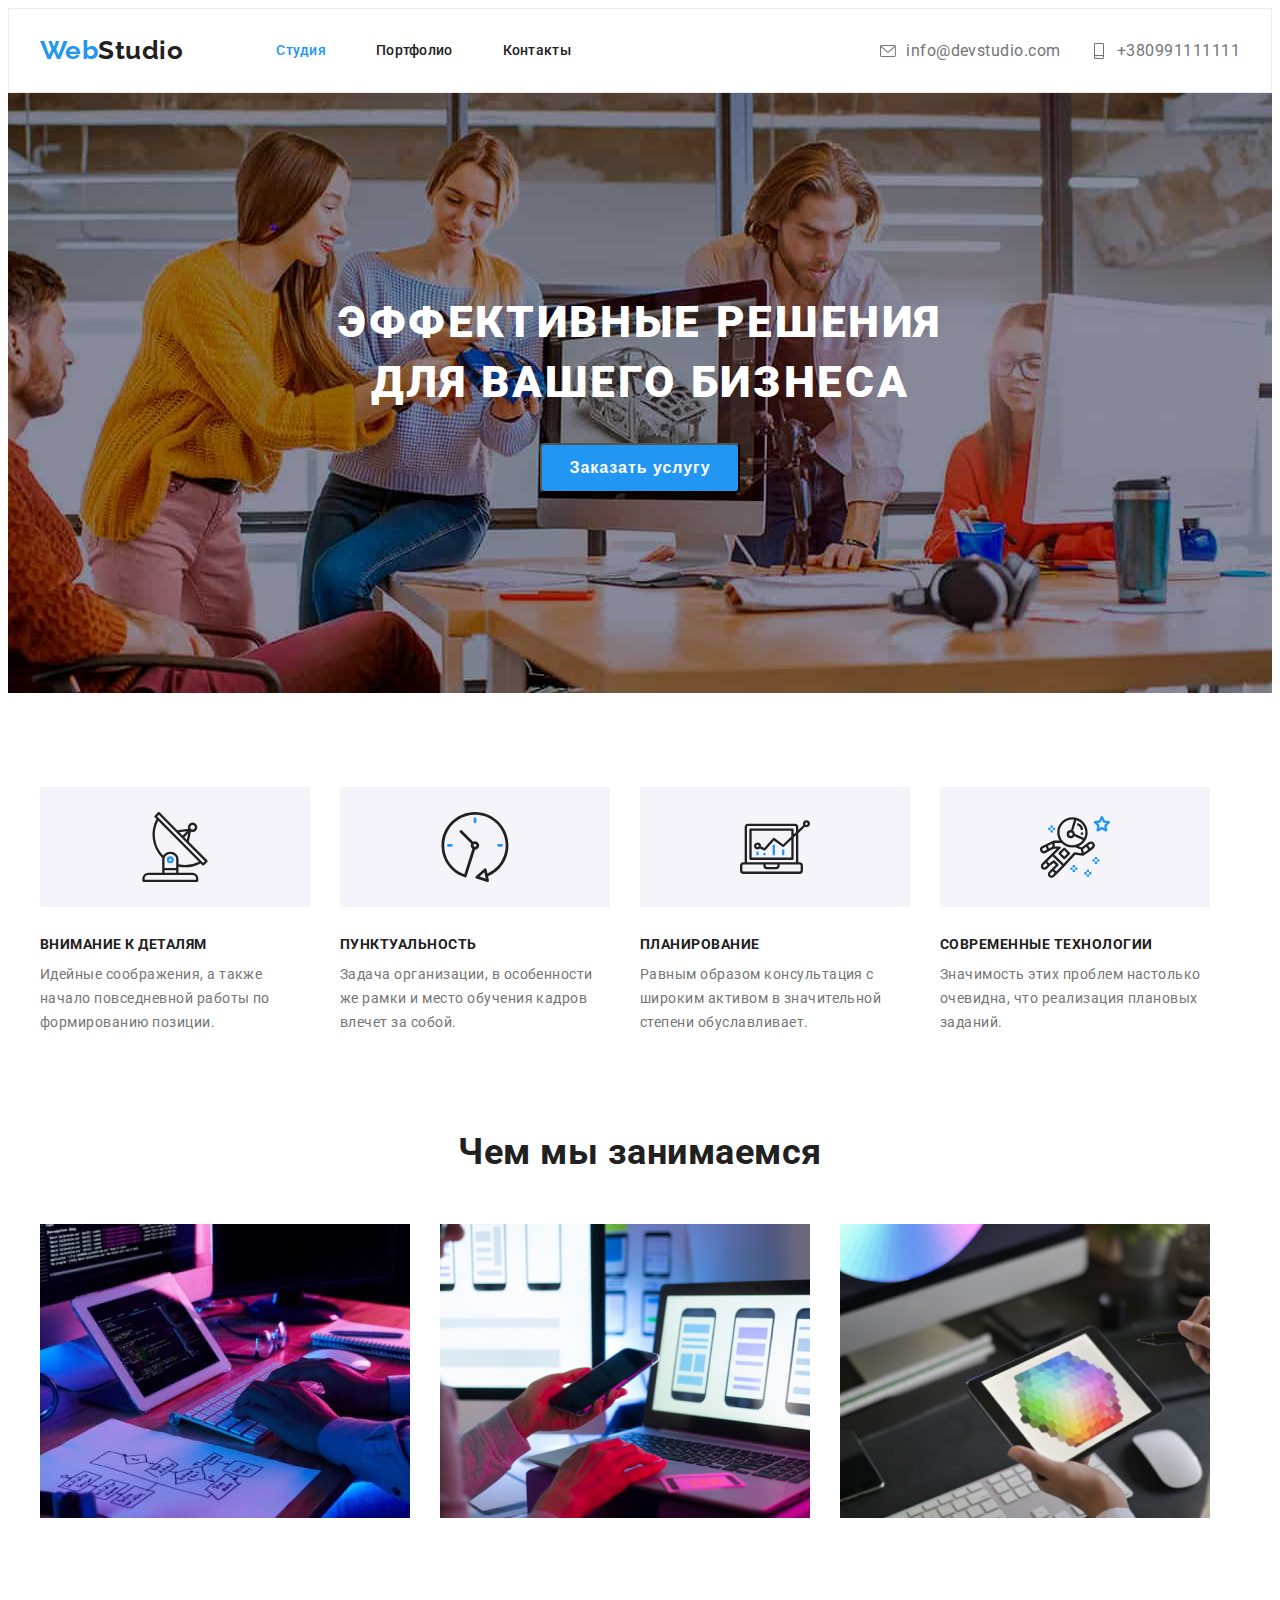
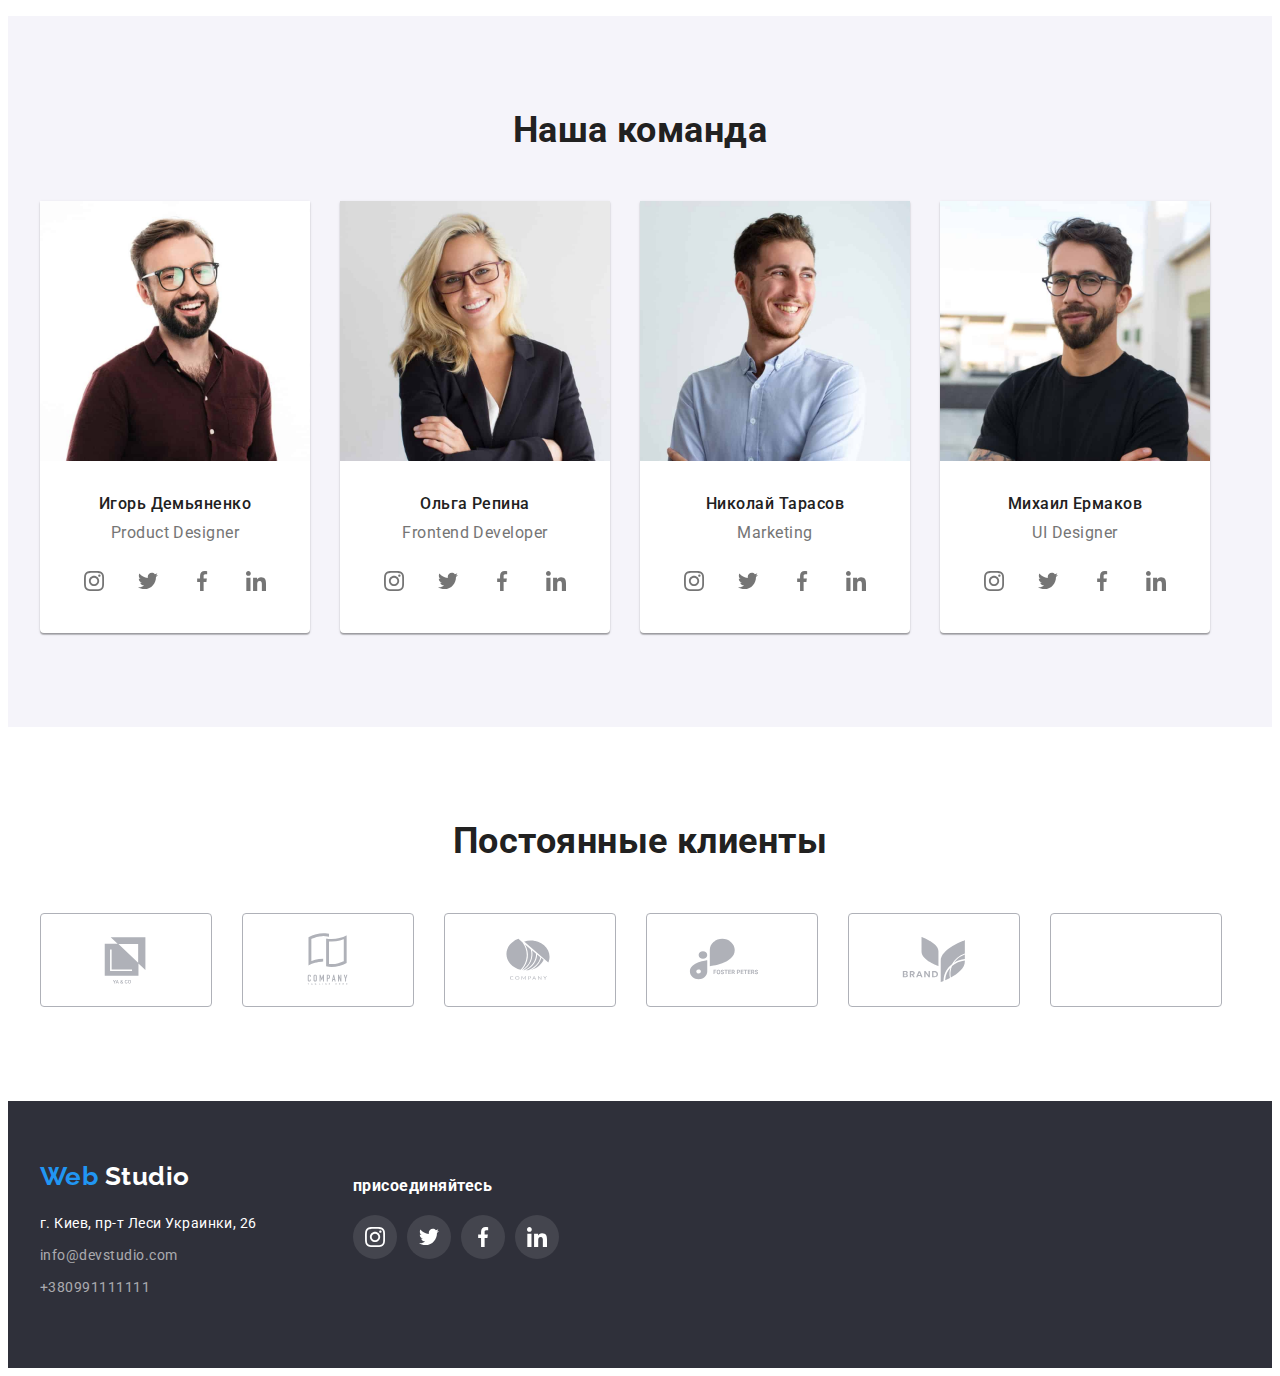
==== commit 5aae8eae: "myProject" ====
--- a/index.html
+++ b/index.html
@@ -1,400 +1,400 @@
-<!DOCTYPE html>
-<html lang="en"></html>
-<head>
-  <meta charset="UTF-8" />
-  <meta name="vievport" content="width=device-width, initial-scale=1.0" />
-  <title>Document</title>
-  <link
-    rel="stylesheet"
-    href="https://fonts.googleapis.com/css2?family=Raleway:wght@700&family=Roboto:wght@400;500;700;900&display=swap"
-  />
-  <link
-    rel="stylesheet"
-    href="https://cdnjs.cloudflare.com/ajax/libs/modern-normalize/1.1.0/modern-normalize.min.css"
-    integrity="sha512-wpPYUAdjBVSE4KJnH1VR1HeZfpl1ub8YT/NKx4PuQ5NmX2tKuGu6U/JRp5y+Y8XG2tV+wKQpNHVUX03MfMFn9Q=="
-    crossorigin="anonymous"
-    referrerpolicy="no-referrer"
-  />
-  <link rel="stylesheet" href="./css/styles.css" />
-  <link rel="stylesheet" href="./images/icons.svg" />
-</head>
-<body>
-  <header class="">
-    <div class="conteiner main-meny">
-      <nav class="nav">
-        <!-- <logo> -->
-        <a href="./images/webStudio.jpg" class="logo"
-          >Web<span class="studio">Studio</span></a
-        >
-        <!-- <title> -->
-        <ul class="site-nav list">
-          <li class="item">
-            <a href="./index.html" class="link curent">Студия</a>
-          </li>
-          <li class="item">
-            <a href="./portfolio.html" class="link">Портфолио</a>
-          </li>
-          <li class="item">
-            <a href="/" class="link">Контакты</a>
-          </li>
-        </ul>
-      </nav>
-      <!-- auth -->
-      <ul class="site-auth list">
-        <li class="item">
-          <a href="emailto:info@devstudio.com" class="link">
-            <svg class="items">
-              <use href="./images/icons.svg#icon-envelope"></use>
-            </svg>
-            info@devstudio.com
-          </a>
-        </li>
-        <li class="item">
-          <a href="tel=+380991111111" class="link">
-            <svg class="items">
-              <use href="./images/icons.svg#icon-smartphone"></use>
-            </svg>
-            +380991111111</a>
-        </li>
-      </ul>
-    </div>
-  </header>
-
-  <main>
-    <!-- hero -->
-    <section class="content hero Icon-Hero">
-      <h1 class="hero-text">Эффективные решения для вашего бизнеса</h1>
-      <button class="primary" type="button">Заказать услугу</button>
-    </section>
-
-    <!-- approach in work -->
-    <section class="content work">
-      <ul class="list work conteiner">
-        <li class="item icon1">
-          <b class="work-main">Внимание к деталям</b>
-          <p class="work-secondary">
-            Идейные соображения, а также начало повседневной работы по
-            формированию позиции.
-          </p>
-        </li>
-        <li class="item icon2">
-          <b class="work-main">Пунктуальность</b>
-          <p class="work-secondary">
-            Задача организации, в особенности же рамки и место обучения кадров
-            влечет за собой.
-          </p>
-        </li>
-        <li class="item icon3">
-          <b class="work-main">Планирование</b>
-          <p class="work-secondary">
-            Равным образом консультация с широким активом в значительной степени
-            обуславливает.
-          </p>
-        </li>
-        <li class="item icon4">
-          <b class="work-main">Современные технологии</b>
-          <p class="work-secondary">
-            Значимость этих проблем настолько очевидна, что реализация плановых
-            заданий.
-          </p>
-        </li>
-      </ul>
-    </section>
-
-    <!-- <types of work in photo> -->
-    <section class="content photo">
-      <div class="conteiner">
-        <h2 class="head-text">Чем мы занимаемся</h2>
-        <ul class="list">
-          <li class="photo">
-            <img
-              src="./images/img.jpg"
-              width="370"
-              alt="Bерстка дизайн внешнее оформление"
-            />
-          </li>
-          <li class="photo">
-            <img
-              src="./images/img2.jpg"
-              width="370"
-              alt="Разработка мобильный приложений"
-            />
-          </li>
-          <li class="photo">
-            <img
-              src="./images/img3.jpg"
-              width="370"
-              alt="Творческая деятельность"
-            />
-          </li>
-        </ul>
-      </div>
-    </section>
-
-    <!-- <employees> -->
-    <section class="employees">
-      <div class="conteiner">
-        <h2 class="head-text">Наша команда</h2>
-        <ul class="list">
-          <li class="fon">
-            <img src="./images/1.jpg" width="270" alt="Дезайнер" />
-            <div class="employees-div">
-              <h3 class="employees-main">Игорь Демьяненко</h3>
-              <p class="employees-secondary">Product Designer</p>
-              <ul class="list">
-                <li class="item">
-                  <a href="/" class="items" >
-                    <svg class="icon" width="20" height="20">
-                      <use href="./images/icons.svg#icon-instagram"></use>
-                    </svg>
-                  </a>
-                </li>
-                <li class="item">
-                  <a href="/" class="items">
-                    <svg class="icon" width="20" height="20">
-                      <use href="./images/icons.svg#icon-twitter"></use>
-                    </svg>
-                  </a>
-                <li class="item">
-                  <a href="/" class="items">
-                    <svg class="icon" width="20" height="20">
-                      <use href="./images/icons.svg#icon-facebook"></use>
-                    </svg>
-                  </a>
-                </li>
-                <li class="item">
-                  <a href="/" class="items">
-                    <svg class="icon" width="20" height="20">
-                      <use href="./images/icons.svg#icon-linkedin"></use>
-                    </svg>
-                  </a>
-                </li>
-              </ul>
-          </li>
-          <li class="fon">
-            <img src="./images/2.jpg" width="270" alt="Frontend разработчик" />
-            <div class="employees-div">
-              <h3 class="employees-main">Ольга Репина</h3>
-              <p class="employees-secondary">Frontend Developer</p>
-              <ul class="list">
-                <li class="item">
-                  <a href="/" class="items" >
-                    <svg class="icon" width="20" height="20">
-                      <use href="./images/icons.svg#icon-instagram"></use>
-                    </svg>
-                  </a>
-                </li>
-                <li class="item">
-                  <a href="/" class="items">
-                    <svg class="icon" width="20" height="20">
-                      <use href="./images/icons.svg#icon-twitter"></use>
-                    </svg>
-                  </a>
-                <li class="item">
-                  <a href="/" class="items">
-                    <svg class="icon" width="20" height="20">
-                      <use href="./images/icons.svg#icon-facebook"></use>
-                    </svg>
-                  </a>
-                </li>
-                <li class="item">
-                  <a href="/" class="items">
-                    <svg class="icon" width="20" height="20">
-                      <use href="./images/icons.svg#icon-linkedin"></use>
-                    </svg>
-                  </a>
-                </li>
-              </ul>
-            </div>
-          </li>
-          <li class="fon">
-            <img src="./images/3.jpg" width="270" alt="Маркетолог" />
-            <div class="employees-div">
-              <h3 class="employees-main">Николай Тарасов</h3>
-              <p class="employees-secondary">Marketing</p>
-              <ul class="list">
-                <li class="item">
-                  <a href="/" class="items" >
-                    <svg class="icon" width="20" height="20">
-                      <use href="./images/icons.svg#icon-instagram"></use>
-                    </svg>
-                  </a>
-                </li>
-                <li class="item">
-                  <a href="/" class="items">
-                    <svg class="icon" width="20" height="20">
-                      <use href="./images/icons.svg#icon-twitter"></use>
-                    </svg>
-                  </a>
-                <li class="item">
-                  <a href="/" class="items">
-                    <svg class="icon" width="20" height="20">
-                      <use href="./images/icons.svg#icon-facebook"></use>
-                    </svg>
-                  </a>
-                </li>
-                <li class="item">
-                  <a href="/" class="items">
-                    <svg class="icon" width="20" height="20">
-                      <use href="./images/icons.svg#icon-linkedin"></use>
-                    </svg>
-                  </a>
-                </li>
-              </ul>
-            </div>
-          </li>
-          <li class="fon">
-            <img src="./images/4.jpg" width="270" alt="Дизайнер" />
-            <div class="employees-div">
-              <h3 class="employees-main">Михаил Ермаков</h3>
-              <p class="employees-secondary">UI Designer</p>
-              <ul class="list">
-                <li class="item">
-                  <a href="/" class="items" >
-                    <svg class="icon" >
-                      <use href="./images/icons.svg#icon-instagram"></use>
-                    </svg>
-                  </a>
-                </li>
-                <li class="item">
-                  <a href="/" class="items">
-                    <svg class="icon" >
-                      <use href="./images/icons.svg#icon-twitter"></use>
-                    </svg>
-                  </a>
-                <li class="item">
-                  <a href="/" class="items">
-                    <svg class="icon" >
-                      <use href="./images/icons.svg#icon-facebook"></use>
-                    </svg>
-                  </a>
-                </li>
-                <li class="item">
-                  <a href="/" class="items">
-                    <svg class="icon" >
-                      <use href="./images/icons.svg#icon-linkedin"></use>
-                    </svg>
-                  </a>
-                </li>
-              </ul>
-            </div>
-          </li>
-        </ul>
-      </div>
-    </section>
-
-    <!-- permanent-clients -->
-    <section class="permanent-clients conteiner">
-      <h2 class="head-text">Постоянные клиенты</h2>
-      <ul class="list">
-        <li class="item">
-          <a href="/" class="items">
-            <svg class="logos">
-              <use href="./images/icon.svg#icon-Logo"></use>
-            </svg>
-          </a>
-        </li>
-        <li class="item">
-          <a href="/" class="items">
-            <svg class="logos">
-              <use href="./images/icon.svg#icon-Logo1"></use>
-            </svg>
-          </a>
-        </li>
-        <li class="item">
-          <a href="/" class="items">
-            <svg class="logos">
-              <use href="./images/icon.svg#icon-Logo2"></use>
-            </svg>
-          </a>
-        </li>
-        <li class="item">
-          <a href="/" class="items">
-            <svg class="logos">
-              <use href="./images/icon.svg#icon-Logo3"></use>
-            </svg>
-          </a>
-        </li>
-        <li class="item">
-          <a href="/" class="items">
-            <svg class="logos">
-              <use href="./images/icon.svg#icon-Logo4"></use>
-            </svg>
-          </a>
-        </li>
-        <li class="item">
-          <a href="/" class="items">
-            <svg class="logos">
-              <use href="./images/icon.svg#icon-Logo5"></use>
-            </svg>
-          </a>
-        </li>
-      </ul>
-    </section>
-  </main>
-
-  <!-- <supporting information> -->
-  <footer>
-    <div class="footer conteiner">
-      <adress>
-        <a href="./images/webStudio.jpg" class="logo">
-          Web
-          <span class="footer-studio"> Studio </span>
-        </a>
-
-        <ul class="list nav">
-          <li>
-            <a
-              href="https://www.google.com/maps/place/%D0%B1%D1%83%D0%BB%D1%8C%D0%B2%D0%B0%D1%80+%D0%9B%D0%B5%D1%81%D1%96+%D0%A3%D0%BA%D1%80%D0%B0%D1%97%D0%BD%D0%BA%D0%B8,+26,+%D0%9A%D0%B8%D1%97%D0%B2,+02000/@50.4265807,30.5361971,17z/data=!3m1!4b1!4m5!3m4!1s0x40d4cf0e033ecbe9:0x57a4dffefec77da0!8m2!3d50.4265807!4d30.5383858"
-              target="_blank"
-              rel="noopener noreferrer"
-              class="footer-adres"
-            >
-              г. Киев, пр-т Леси Украинки, 26
-            </a>
-          </li>
-          <li>
-            <a href="emailto:info@devstudio.com" class="footer-nav">
-              info@devstudio.com
-            </a>
-          </li>
-          <li>
-            <a href="tel=+380991111111" class="footer-nav"> +380991111111 </a>
-          </li>
-        </ul>
-      </adress>
-      <div class="dop-info">
-        <b class="main">присоединяйтесь</b>
-        <ul class="list">
-          <li class="item">
-            <a href="/" class="items" >
-              <svg class="icon" width="20" height="20">
-                <use href="./images/icons.svg#icon-instagram"></use>
-              </svg>
-            </a>
-          </li>
-          <li class="item">
-            <a href="/" class="items">
-              <svg class="icon" width="20" height="20">
-                <use href="./images/icons.svg#icon-twitter"></use>
-              </svg>
-            </a>
-          <li class="item">
-            <a href="/" class="items">
-              <svg class="icon" width="20" height="20">
-                <use href="./images/icons.svg#icon-facebook"></use>
-              </svg>
-            </a>
-          </li>
-          <li class="item">
-            <a href="/" class="items">
-              <svg class="icon" width="20" height="20">
-                <use href="./images/icons.svg#icon-linkedin"></use>
-              </svg>
-            </a>
-          </li>
-        </ul>
-      </div>
-    </div>
-  </footer>
-</body>
+<!DOCTYPE html>
+<html lang="en"></html>
+<head>
+  <meta charset="UTF-8" />
+  <meta name="vievport" content="width=device-width, initial-scale=1.0" />
+  <title>Document</title>
+  <link
+    rel="stylesheet"
+    href="https://fonts.googleapis.com/css2?family=Raleway:wght@700&family=Roboto:wght@400;500;700;900&display=swap"
+  />
+  <link
+    rel="stylesheet"
+    href="https://cdnjs.cloudflare.com/ajax/libs/modern-normalize/1.1.0/modern-normalize.min.css"
+    integrity="sha512-wpPYUAdjBVSE4KJnH1VR1HeZfpl1ub8YT/NKx4PuQ5NmX2tKuGu6U/JRp5y+Y8XG2tV+wKQpNHVUX03MfMFn9Q=="
+    crossorigin="anonymous"
+    referrerpolicy="no-referrer"
+  />
+  <link rel="stylesheet" href="./css/styles.css" />
+  <link rel="stylesheet" href="./images/icons.svg" />
+</head>
+<body>
+  <header class="">
+    <div class="conteiner main-meny">
+      <nav class="nav">
+        <!-- <logo> -->
+        <a href="./images/webStudio.jpg" class="logo"
+          >Web<span class="studio">Studio</span></a
+        >
+        <!-- <title> -->
+        <ul class="site-nav list">
+          <li class="item">
+            <a href="./index.html" class="link curent">Студия</a>
+          </li>
+          <li class="item">
+            <a href="./portfolio.html" class="link">Портфолио</a>
+          </li>
+          <li class="item">
+            <a href="/" class="link">Контакты</a>
+          </li>
+        </ul>
+      </nav>
+      <!-- auth -->
+      <ul class="site-auth list">
+        <li class="item">
+          <a href="emailto:info@devstudio.com" class="link">
+            <svg class="items">
+              <use href="./images/icons.svg#icon-envelope"></use>
+            </svg>
+            info@devstudio.com
+          </a>
+        </li>
+        <li class="item">
+          <a href="tel=+380991111111" class="link">
+            <svg class="items">
+              <use href="./images/icons.svg#icon-smartphone"></use>
+            </svg>
+            +380991111111</a>
+        </li>
+      </ul>
+    </div>
+  </header>
+
+  <main>
+    <!-- hero -->
+    <section class="content hero Icon-Hero">
+      <h1 class="hero-text">Эффективные решения для вашего бизнеса</h1>
+      <button class="primary" type="button">Заказать услугу</button>
+    </section>
+
+    <!-- approach in work -->
+    <section class="content work">
+      <ul class="list work conteiner">
+        <li class="item icon1">
+          <b class="work-main">Внимание к деталям</b>
+          <p class="work-secondary">
+            Идейные соображения, а также начало повседневной работы по
+            формированию позиции.
+          </p>
+        </li>
+        <li class="item icon2">
+          <b class="work-main">Пунктуальность</b>
+          <p class="work-secondary">
+            Задача организации, в особенности же рамки и место обучения кадров
+            влечет за собой.
+          </p>
+        </li>
+        <li class="item icon3">
+          <b class="work-main">Планирование</b>
+          <p class="work-secondary">
+            Равным образом консультация с широким активом в значительной степени
+            обуславливает.
+          </p>
+        </li>
+        <li class="item icon4">
+          <b class="work-main">Современные технологии</b>
+          <p class="work-secondary">
+            Значимость этих проблем настолько очевидна, что реализация плановых
+            заданий.
+          </p>
+        </li>
+      </ul>
+    </section>
+
+    <!-- <types of work in photo> -->
+    <section class="content photo">
+      <div class="conteiner">
+        <h2 class="head-text">Чем мы занимаемся</h2>
+        <ul class="list">
+          <li class="photo">
+            <img
+              src="./images/img.jpg"
+              width="370"
+              alt="Bерстка дизайн внешнее оформление"
+            />
+          </li>
+          <li class="photo">
+            <img
+              src="./images/img2.jpg"
+              width="370"
+              alt="Разработка мобильный приложений"
+            />
+          </li>
+          <li class="photo">
+            <img
+              src="./images/img3.jpg"
+              width="370"
+              alt="Творческая деятельность"
+            />
+          </li>
+        </ul>
+      </div>
+    </section>
+
+    <!-- <employees> -->
+    <section class="employees">
+      <div class="conteiner">
+        <h2 class="head-text">Наша команда</h2>
+        <ul class="list">
+          <li class="fon">
+            <img src="./images/1.jpg" width="270" alt="Дезайнер" />
+            <div class="employees-div">
+              <h3 class="employees-main">Игорь Демьяненко</h3>
+              <p class="employees-secondary">Product Designer</p>
+              <ul class="list">
+                <li class="item">
+                  <a href="/" class="items" >
+                    <svg class="icon" width="20" height="20">
+                      <use href="./images/icons.svg#icon-instagram"></use>
+                    </svg>
+                  </a>
+                </li>
+                <li class="item">
+                  <a href="/" class="items">
+                    <svg class="icon" width="20" height="20">
+                      <use href="./images/icons.svg#icon-twitter"></use>
+                    </svg>
+                  </a>
+                <li class="item">
+                  <a href="/" class="items">
+                    <svg class="icon" width="20" height="20">
+                      <use href="./images/icons.svg#icon-facebook"></use>
+                    </svg>
+                  </a>
+                </li>
+                <li class="item">
+                  <a href="/" class="items">
+                    <svg class="icon" width="20" height="20">
+                      <use href="./images/icons.svg#icon-linkedin"></use>
+                    </svg>
+                  </a>
+                </li>
+              </ul>
+          </li>
+          <li class="fon">
+            <img src="./images/2.jpg" width="270" alt="Frontend разработчик" />
+            <div class="employees-div">
+              <h3 class="employees-main">Ольга Репина</h3>
+              <p class="employees-secondary">Frontend Developer</p>
+              <ul class="list">
+                <li class="item">
+                  <a href="/" class="items" >
+                    <svg class="icon" width="20" height="20">
+                      <use href="./images/icons.svg#icon-instagram"></use>
+                    </svg>
+                  </a>
+                </li>
+                <li class="item">
+                  <a href="/" class="items">
+                    <svg class="icon" width="20" height="20">
+                      <use href="./images/icons.svg#icon-twitter"></use>
+                    </svg>
+                  </a>
+                <li class="item">
+                  <a href="/" class="items">
+                    <svg class="icon" width="20" height="20">
+                      <use href="./images/icons.svg#icon-facebook"></use>
+                    </svg>
+                  </a>
+                </li>
+                <li class="item">
+                  <a href="/" class="items">
+                    <svg class="icon" width="20" height="20">
+                      <use href="./images/icons.svg#icon-linkedin"></use>
+                    </svg>
+                  </a>
+                </li>
+              </ul>
+            </div>
+          </li>
+          <li class="fon">
+            <img src="./images/3.jpg" width="270" alt="Маркетолог" />
+            <div class="employees-div">
+              <h3 class="employees-main">Николай Тарасов</h3>
+              <p class="employees-secondary">Marketing</p>
+              <ul class="list">
+                <li class="item">
+                  <a href="/" class="items" >
+                    <svg class="icon" width="20" height="20">
+                      <use href="./images/icons.svg#icon-instagram"></use>
+                    </svg>
+                  </a>
+                </li>
+                <li class="item">
+                  <a href="/" class="items">
+                    <svg class="icon" width="20" height="20">
+                      <use href="./images/icons.svg#icon-twitter"></use>
+                    </svg>
+                  </a>
+                <li class="item">
+                  <a href="/" class="items">
+                    <svg class="icon" width="20" height="20">
+                      <use href="./images/icons.svg#icon-facebook"></use>
+                    </svg>
+                  </a>
+                </li>
+                <li class="item">
+                  <a href="/" class="items">
+                    <svg class="icon" width="20" height="20">
+                      <use href="./images/icons.svg#icon-linkedin"></use>
+                    </svg>
+                  </a>
+                </li>
+              </ul>
+            </div>
+          </li>
+          <li class="fon">
+            <img src="./images/4.jpg" width="270" alt="Дизайнер" />
+            <div class="employees-div">
+              <h3 class="employees-main">Михаил Ермаков</h3>
+              <p class="employees-secondary">UI Designer</p>
+              <ul class="list">
+                <li class="item">
+                  <a href="/" class="items" >
+                    <svg class="icon" >
+                      <use href="./images/icons.svg#icon-instagram"></use>
+                    </svg>
+                  </a>
+                </li>
+                <li class="item">
+                  <a href="/" class="items">
+                    <svg class="icon" >
+                      <use href="./images/icons.svg#icon-twitter"></use>
+                    </svg>
+                  </a>
+                <li class="item">
+                  <a href="/" class="items">
+                    <svg class="icon" >
+                      <use href="./images/icons.svg#icon-facebook"></use>
+                    </svg>
+                  </a>
+                </li>
+                <li class="item">
+                  <a href="/" class="items">
+                    <svg class="icon" >
+                      <use href="./images/icons.svg#icon-linkedin"></use>
+                    </svg>
+                  </a>
+                </li>
+              </ul>
+            </div>
+          </li>
+        </ul>
+      </div>
+    </section>
+
+    <!-- permanent-clients -->
+    <section class="permanent-clients conteiner">
+      <h2 class="head-text">Постоянные клиенты</h2>
+      <ul class="list">
+        <li class="item">
+          <a href="/" class="items">
+            <svg class="logos">
+              <use href="./images/icons.svg#icon-Logo"></use>
+            </svg>
+          </a>
+        </li>
+        <li class="item">
+          <a href="/" class="items">
+            <svg class="logos">
+              <use href="./images/icons.svg#icon-Logo1"></use>
+            </svg>
+          </a>
+        </li>
+        <li class="item">
+          <a href="/" class="items">
+            <svg class="logos">
+              <use href="./images/icons.svg#icon-Logo2"></use>
+            </svg>
+          </a>
+        </li>
+        <li class="item">
+          <a href="/" class="items">
+            <svg class="logos">
+              <use href="./images/icons.svg#icon-Logo3"></use>
+            </svg>
+          </a>
+        </li>
+        <li class="item">
+          <a href="/" class="items">
+            <svg class="logos">
+              <use href="./images/icons.svg#icon-Logo4"></use>
+            </svg>
+          </a>
+        </li>
+        <li class="item">
+          <a href="/" class="items">
+            <svg class="logos">
+              <use href="./images/icons.svg#icon-Logo5"></use>
+            </svg>
+          </a>
+        </li>
+      </ul>
+    </section>
+  </main>
+
+  <!-- <supporting information> -->
+  <footer>
+    <div class="footer conteiner">
+      <adress>
+        <a href="./images/webStudio.jpg" class="logo">
+          Web
+          <span class="footer-studio"> Studio </span>
+        </a>
+
+        <ul class="list nav">
+          <li>
+            <a
+              href="https://www.google.com/maps/place/%D0%B1%D1%83%D0%BB%D1%8C%D0%B2%D0%B0%D1%80+%D0%9B%D0%B5%D1%81%D1%96+%D0%A3%D0%BA%D1%80%D0%B0%D1%97%D0%BD%D0%BA%D0%B8,+26,+%D0%9A%D0%B8%D1%97%D0%B2,+02000/@50.4265807,30.5361971,17z/data=!3m1!4b1!4m5!3m4!1s0x40d4cf0e033ecbe9:0x57a4dffefec77da0!8m2!3d50.4265807!4d30.5383858"
+              target="_blank"
+              rel="noopener noreferrer"
+              class="footer-adres"
+            >
+              г. Киев, пр-т Леси Украинки, 26
+            </a>
+          </li>
+          <li>
+            <a href="emailto:info@devstudio.com" class="footer-nav">
+              info@devstudio.com
+            </a>
+          </li>
+          <li>
+            <a href="tel=+380991111111" class="footer-nav"> +380991111111 </a>
+          </li>
+        </ul>
+      </adress>
+      <div class="dop-info">
+        <b class="main">присоединяйтесь</b>
+        <ul class="list">
+          <li class="item">
+            <a href="/" class="items" >
+              <svg class="icon" width="20" height="20">
+                <use href="./images/icons.svg#icon-instagram"></use>
+              </svg>
+            </a>
+          </li>
+          <li class="item">
+            <a href="/" class="items">
+              <svg class="icon" width="20" height="20">
+                <use href="./images/icons.svg#icon-twitter"></use>
+              </svg>
+            </a>
+          <li class="item">
+            <a href="/" class="items">
+              <svg class="icon" width="20" height="20">
+                <use href="./images/icons.svg#icon-facebook"></use>
+              </svg>
+            </a>
+          </li>
+          <li class="item">
+            <a href="/" class="items">
+              <svg class="icon" width="20" height="20">
+                <use href="./images/icons.svg#icon-linkedin"></use>
+              </svg>
+            </a>
+          </li>
+        </ul>
+      </div>
+    </div>
+  </footer>
+</body>
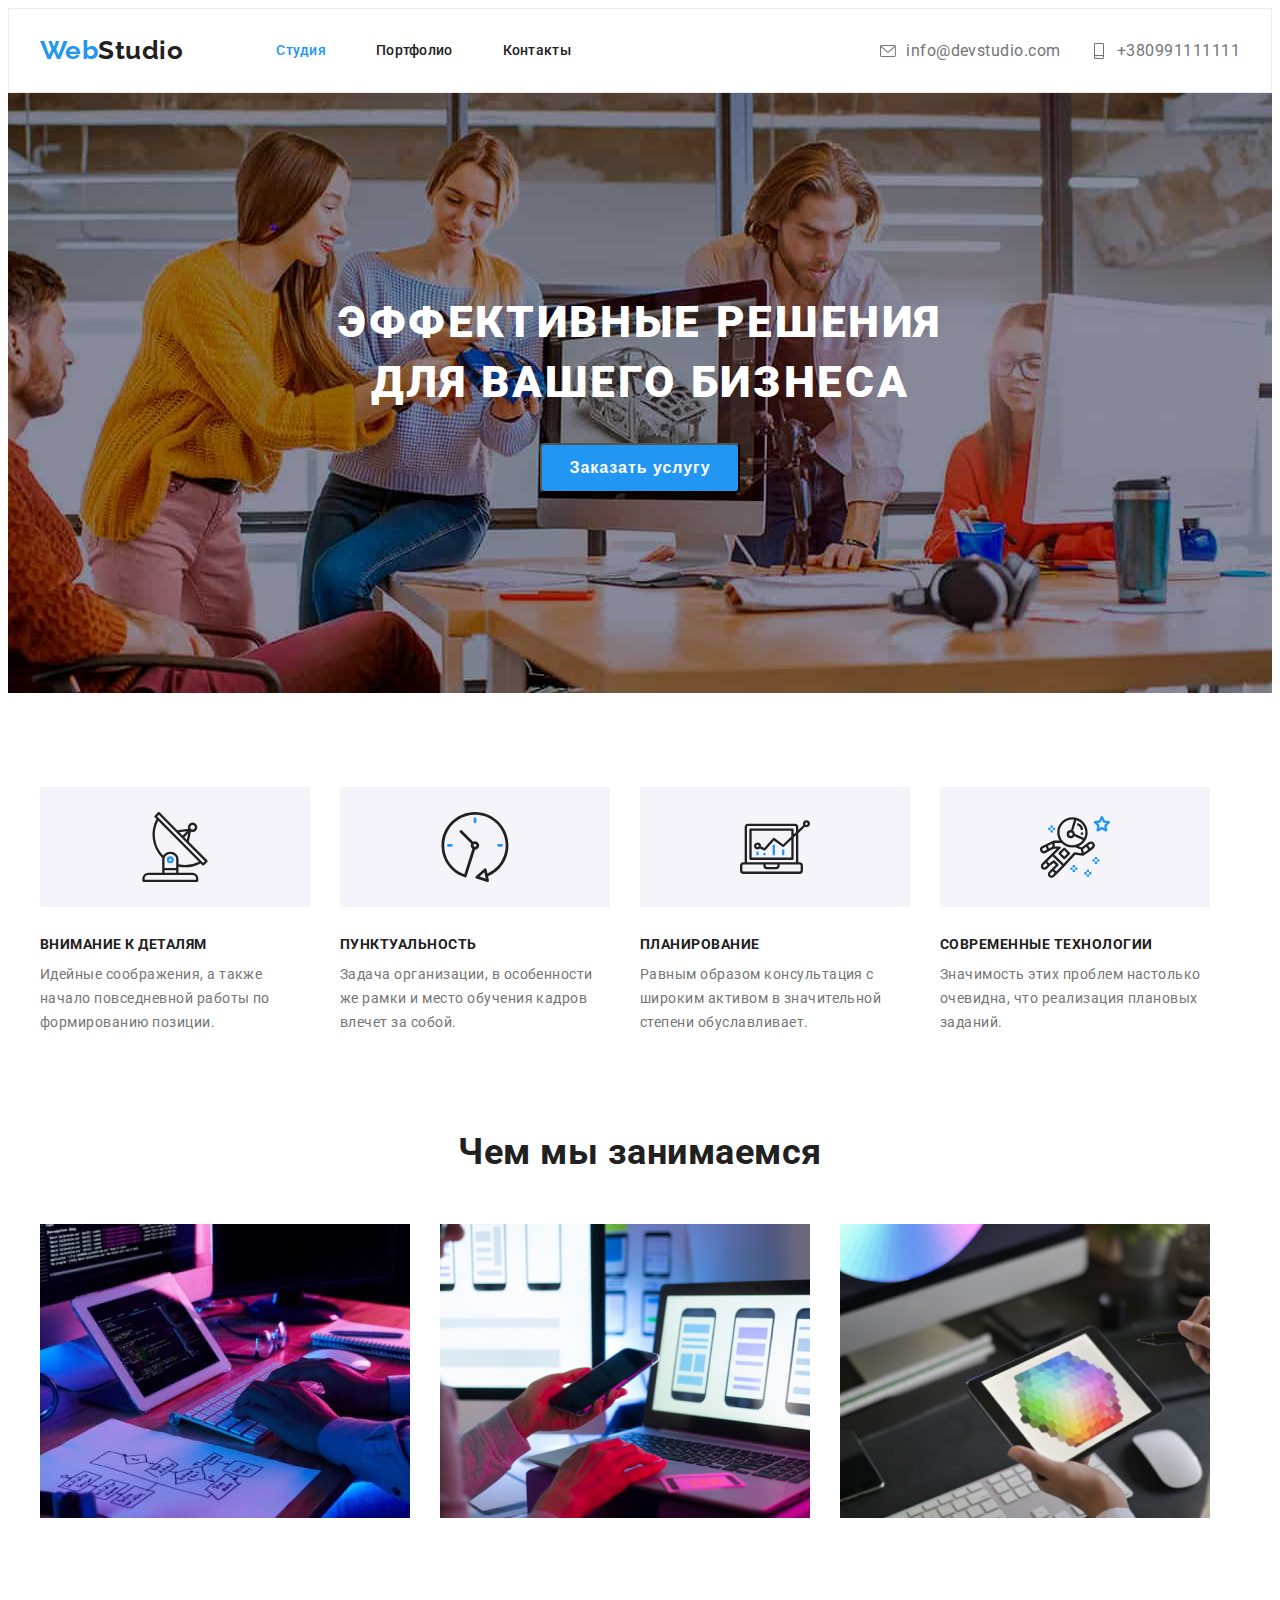
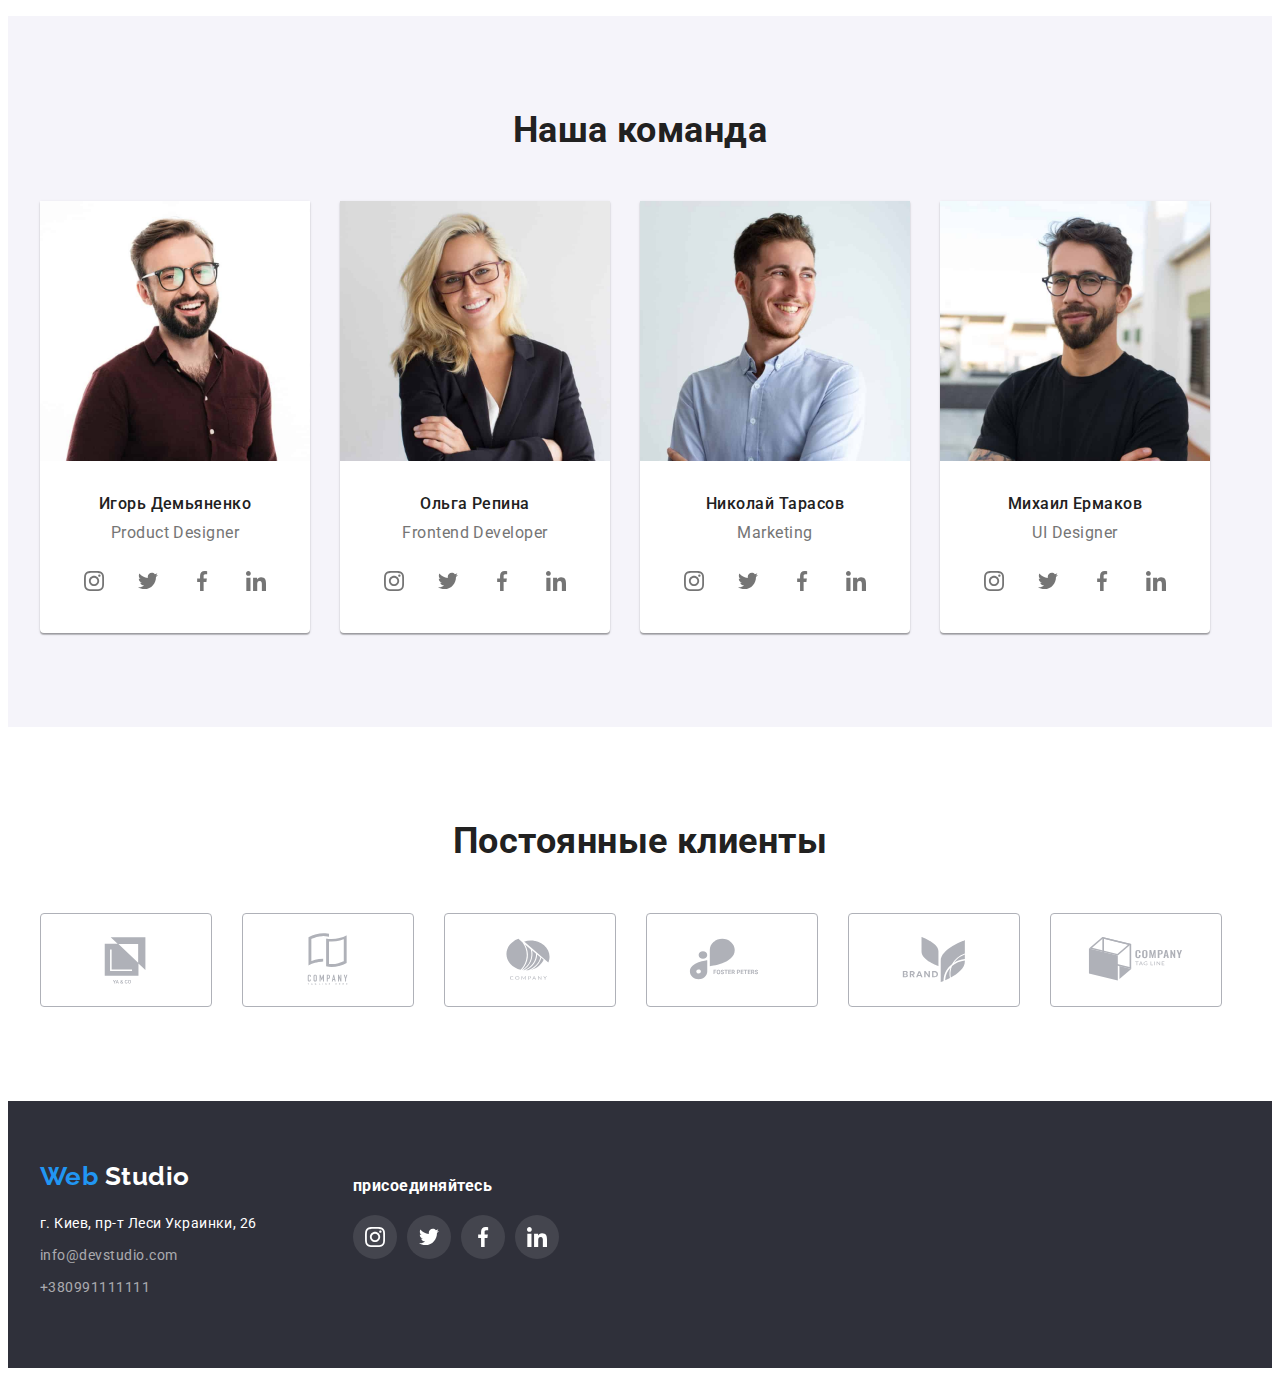
==== commit f0407080: "comit12" ====
--- a/index.html
+++ b/index.html
@@ -1,400 +1,400 @@
-<!DOCTYPE html>
-<html lang="en"></html>
-<head>
-  <meta charset="UTF-8" />
-  <meta name="vievport" content="width=device-width, initial-scale=1.0" />
-  <title>Document</title>
-  <link
-    rel="stylesheet"
-    href="https://fonts.googleapis.com/css2?family=Raleway:wght@700&family=Roboto:wght@400;500;700;900&display=swap"
-  />
-  <link
-    rel="stylesheet"
-    href="https://cdnjs.cloudflare.com/ajax/libs/modern-normalize/1.1.0/modern-normalize.min.css"
-    integrity="sha512-wpPYUAdjBVSE4KJnH1VR1HeZfpl1ub8YT/NKx4PuQ5NmX2tKuGu6U/JRp5y+Y8XG2tV+wKQpNHVUX03MfMFn9Q=="
-    crossorigin="anonymous"
-    referrerpolicy="no-referrer"
-  />
-  <link rel="stylesheet" href="./css/styles.css" />
-  <link rel="stylesheet" href="./images/icons.svg" />
-</head>
-<body>
-  <header class="">
-    <div class="conteiner main-meny">
-      <nav class="nav">
-        <!-- <logo> -->
-        <a href="./images/webStudio.jpg" class="logo"
-          >Web<span class="studio">Studio</span></a
-        >
-        <!-- <title> -->
-        <ul class="site-nav list">
-          <li class="item">
-            <a href="./index.html" class="link curent">Студия</a>
-          </li>
-          <li class="item">
-            <a href="./portfolio.html" class="link">Портфолио</a>
-          </li>
-          <li class="item">
-            <a href="/" class="link">Контакты</a>
-          </li>
-        </ul>
-      </nav>
-      <!-- auth -->
-      <ul class="site-auth list">
-        <li class="item">
-          <a href="emailto:info@devstudio.com" class="link">
-            <svg class="items">
-              <use href="./images/icons.svg#icon-envelope"></use>
-            </svg>
-            info@devstudio.com
-          </a>
-        </li>
-        <li class="item">
-          <a href="tel=+380991111111" class="link">
-            <svg class="items">
-              <use href="./images/icons.svg#icon-smartphone"></use>
-            </svg>
-            +380991111111</a>
-        </li>
-      </ul>
-    </div>
-  </header>
-
-  <main>
-    <!-- hero -->
-    <section class="content hero Icon-Hero">
-      <h1 class="hero-text">Эффективные решения для вашего бизнеса</h1>
-      <button class="primary" type="button">Заказать услугу</button>
-    </section>
-
-    <!-- approach in work -->
-    <section class="content work">
-      <ul class="list work conteiner">
-        <li class="item icon1">
-          <b class="work-main">Внимание к деталям</b>
-          <p class="work-secondary">
-            Идейные соображения, а также начало повседневной работы по
-            формированию позиции.
-          </p>
-        </li>
-        <li class="item icon2">
-          <b class="work-main">Пунктуальность</b>
-          <p class="work-secondary">
-            Задача организации, в особенности же рамки и место обучения кадров
-            влечет за собой.
-          </p>
-        </li>
-        <li class="item icon3">
-          <b class="work-main">Планирование</b>
-          <p class="work-secondary">
-            Равным образом консультация с широким активом в значительной степени
-            обуславливает.
-          </p>
-        </li>
-        <li class="item icon4">
-          <b class="work-main">Современные технологии</b>
-          <p class="work-secondary">
-            Значимость этих проблем настолько очевидна, что реализация плановых
-            заданий.
-          </p>
-        </li>
-      </ul>
-    </section>
-
-    <!-- <types of work in photo> -->
-    <section class="content photo">
-      <div class="conteiner">
-        <h2 class="head-text">Чем мы занимаемся</h2>
-        <ul class="list">
-          <li class="photo">
-            <img
-              src="./images/img.jpg"
-              width="370"
-              alt="Bерстка дизайн внешнее оформление"
-            />
-          </li>
-          <li class="photo">
-            <img
-              src="./images/img2.jpg"
-              width="370"
-              alt="Разработка мобильный приложений"
-            />
-          </li>
-          <li class="photo">
-            <img
-              src="./images/img3.jpg"
-              width="370"
-              alt="Творческая деятельность"
-            />
-          </li>
-        </ul>
-      </div>
-    </section>
-
-    <!-- <employees> -->
-    <section class="employees">
-      <div class="conteiner">
-        <h2 class="head-text">Наша команда</h2>
-        <ul class="list">
-          <li class="fon">
-            <img src="./images/1.jpg" width="270" alt="Дезайнер" />
-            <div class="employees-div">
-              <h3 class="employees-main">Игорь Демьяненко</h3>
-              <p class="employees-secondary">Product Designer</p>
-              <ul class="list">
-                <li class="item">
-                  <a href="/" class="items" >
-                    <svg class="icon" width="20" height="20">
-                      <use href="./images/icons.svg#icon-instagram"></use>
-                    </svg>
-                  </a>
-                </li>
-                <li class="item">
-                  <a href="/" class="items">
-                    <svg class="icon" width="20" height="20">
-                      <use href="./images/icons.svg#icon-twitter"></use>
-                    </svg>
-                  </a>
-                <li class="item">
-                  <a href="/" class="items">
-                    <svg class="icon" width="20" height="20">
-                      <use href="./images/icons.svg#icon-facebook"></use>
-                    </svg>
-                  </a>
-                </li>
-                <li class="item">
-                  <a href="/" class="items">
-                    <svg class="icon" width="20" height="20">
-                      <use href="./images/icons.svg#icon-linkedin"></use>
-                    </svg>
-                  </a>
-                </li>
-              </ul>
-          </li>
-          <li class="fon">
-            <img src="./images/2.jpg" width="270" alt="Frontend разработчик" />
-            <div class="employees-div">
-              <h3 class="employees-main">Ольга Репина</h3>
-              <p class="employees-secondary">Frontend Developer</p>
-              <ul class="list">
-                <li class="item">
-                  <a href="/" class="items" >
-                    <svg class="icon" width="20" height="20">
-                      <use href="./images/icons.svg#icon-instagram"></use>
-                    </svg>
-                  </a>
-                </li>
-                <li class="item">
-                  <a href="/" class="items">
-                    <svg class="icon" width="20" height="20">
-                      <use href="./images/icons.svg#icon-twitter"></use>
-                    </svg>
-                  </a>
-                <li class="item">
-                  <a href="/" class="items">
-                    <svg class="icon" width="20" height="20">
-                      <use href="./images/icons.svg#icon-facebook"></use>
-                    </svg>
-                  </a>
-                </li>
-                <li class="item">
-                  <a href="/" class="items">
-                    <svg class="icon" width="20" height="20">
-                      <use href="./images/icons.svg#icon-linkedin"></use>
-                    </svg>
-                  </a>
-                </li>
-              </ul>
-            </div>
-          </li>
-          <li class="fon">
-            <img src="./images/3.jpg" width="270" alt="Маркетолог" />
-            <div class="employees-div">
-              <h3 class="employees-main">Николай Тарасов</h3>
-              <p class="employees-secondary">Marketing</p>
-              <ul class="list">
-                <li class="item">
-                  <a href="/" class="items" >
-                    <svg class="icon" width="20" height="20">
-                      <use href="./images/icons.svg#icon-instagram"></use>
-                    </svg>
-                  </a>
-                </li>
-                <li class="item">
-                  <a href="/" class="items">
-                    <svg class="icon" width="20" height="20">
-                      <use href="./images/icons.svg#icon-twitter"></use>
-                    </svg>
-                  </a>
-                <li class="item">
-                  <a href="/" class="items">
-                    <svg class="icon" width="20" height="20">
-                      <use href="./images/icons.svg#icon-facebook"></use>
-                    </svg>
-                  </a>
-                </li>
-                <li class="item">
-                  <a href="/" class="items">
-                    <svg class="icon" width="20" height="20">
-                      <use href="./images/icons.svg#icon-linkedin"></use>
-                    </svg>
-                  </a>
-                </li>
-              </ul>
-            </div>
-          </li>
-          <li class="fon">
-            <img src="./images/4.jpg" width="270" alt="Дизайнер" />
-            <div class="employees-div">
-              <h3 class="employees-main">Михаил Ермаков</h3>
-              <p class="employees-secondary">UI Designer</p>
-              <ul class="list">
-                <li class="item">
-                  <a href="/" class="items" >
-                    <svg class="icon" >
-                      <use href="./images/icons.svg#icon-instagram"></use>
-                    </svg>
-                  </a>
-                </li>
-                <li class="item">
-                  <a href="/" class="items">
-                    <svg class="icon" >
-                      <use href="./images/icons.svg#icon-twitter"></use>
-                    </svg>
-                  </a>
-                <li class="item">
-                  <a href="/" class="items">
-                    <svg class="icon" >
-                      <use href="./images/icons.svg#icon-facebook"></use>
-                    </svg>
-                  </a>
-                </li>
-                <li class="item">
-                  <a href="/" class="items">
-                    <svg class="icon" >
-                      <use href="./images/icons.svg#icon-linkedin"></use>
-                    </svg>
-                  </a>
-                </li>
-              </ul>
-            </div>
-          </li>
-        </ul>
-      </div>
-    </section>
-
-    <!-- permanent-clients -->
-    <section class="permanent-clients conteiner">
-      <h2 class="head-text">Постоянные клиенты</h2>
-      <ul class="list">
-        <li class="item">
-          <a href="/" class="items">
-            <svg class="logos">
-              <use href="./images/icons.svg#icon-Logo"></use>
-            </svg>
-          </a>
-        </li>
-        <li class="item">
-          <a href="/" class="items">
-            <svg class="logos">
-              <use href="./images/icons.svg#icon-Logo1"></use>
-            </svg>
-          </a>
-        </li>
-        <li class="item">
-          <a href="/" class="items">
-            <svg class="logos">
-              <use href="./images/icons.svg#icon-Logo2"></use>
-            </svg>
-          </a>
-        </li>
-        <li class="item">
-          <a href="/" class="items">
-            <svg class="logos">
-              <use href="./images/icons.svg#icon-Logo3"></use>
-            </svg>
-          </a>
-        </li>
-        <li class="item">
-          <a href="/" class="items">
-            <svg class="logos">
-              <use href="./images/icons.svg#icon-Logo4"></use>
-            </svg>
-          </a>
-        </li>
-        <li class="item">
-          <a href="/" class="items">
-            <svg class="logos">
-              <use href="./images/icons.svg#icon-Logo5"></use>
-            </svg>
-          </a>
-        </li>
-      </ul>
-    </section>
-  </main>
-
-  <!-- <supporting information> -->
-  <footer>
-    <div class="footer conteiner">
-      <adress>
-        <a href="./images/webStudio.jpg" class="logo">
-          Web
-          <span class="footer-studio"> Studio </span>
-        </a>
-
-        <ul class="list nav">
-          <li>
-            <a
-              href="https://www.google.com/maps/place/%D0%B1%D1%83%D0%BB%D1%8C%D0%B2%D0%B0%D1%80+%D0%9B%D0%B5%D1%81%D1%96+%D0%A3%D0%BA%D1%80%D0%B0%D1%97%D0%BD%D0%BA%D0%B8,+26,+%D0%9A%D0%B8%D1%97%D0%B2,+02000/@50.4265807,30.5361971,17z/data=!3m1!4b1!4m5!3m4!1s0x40d4cf0e033ecbe9:0x57a4dffefec77da0!8m2!3d50.4265807!4d30.5383858"
-              target="_blank"
-              rel="noopener noreferrer"
-              class="footer-adres"
-            >
-              г. Киев, пр-т Леси Украинки, 26
-            </a>
-          </li>
-          <li>
-            <a href="emailto:info@devstudio.com" class="footer-nav">
-              info@devstudio.com
-            </a>
-          </li>
-          <li>
-            <a href="tel=+380991111111" class="footer-nav"> +380991111111 </a>
-          </li>
-        </ul>
-      </adress>
-      <div class="dop-info">
-        <b class="main">присоединяйтесь</b>
-        <ul class="list">
-          <li class="item">
-            <a href="/" class="items" >
-              <svg class="icon" width="20" height="20">
-                <use href="./images/icons.svg#icon-instagram"></use>
-              </svg>
-            </a>
-          </li>
-          <li class="item">
-            <a href="/" class="items">
-              <svg class="icon" width="20" height="20">
-                <use href="./images/icons.svg#icon-twitter"></use>
-              </svg>
-            </a>
-          <li class="item">
-            <a href="/" class="items">
-              <svg class="icon" width="20" height="20">
-                <use href="./images/icons.svg#icon-facebook"></use>
-              </svg>
-            </a>
-          </li>
-          <li class="item">
-            <a href="/" class="items">
-              <svg class="icon" width="20" height="20">
-                <use href="./images/icons.svg#icon-linkedin"></use>
-              </svg>
-            </a>
-          </li>
-        </ul>
-      </div>
-    </div>
-  </footer>
-</body>
+<!DOCTYPE html>
+<html lang="en"></html>
+<head>
+  <meta charset="UTF-8" />
+  <meta name="vievport" content="width=device-width, initial-scale=1.0" />
+  <title>Document</title>
+  <link
+    rel="stylesheet"
+    href="https://fonts.googleapis.com/css2?family=Raleway:wght@700&family=Roboto:wght@400;500;700;900&display=swap"
+  />
+  <link
+    rel="stylesheet"
+    href="https://cdnjs.cloudflare.com/ajax/libs/modern-normalize/1.1.0/modern-normalize.min.css"
+    integrity="sha512-wpPYUAdjBVSE4KJnH1VR1HeZfpl1ub8YT/NKx4PuQ5NmX2tKuGu6U/JRp5y+Y8XG2tV+wKQpNHVUX03MfMFn9Q=="
+    crossorigin="anonymous"
+    referrerpolicy="no-referrer"
+  />
+  <link rel="stylesheet" href="./css/styles.css" />
+  <link rel="stylesheet" href="./images/icons.svg" />
+</head>
+<body>
+  <header class="">
+    <div class="conteiner main-meny">
+      <nav class="nav">
+        <!-- <logo> -->
+        <a href="./images/webStudio.jpg" class="logo"
+          >Web<span class="studio">Studio</span></a
+        >
+        <!-- <title> -->
+        <ul class="site-nav list">
+          <li class="item">
+            <a href="./index.html" class="link curent">Студия</a>
+          </li>
+          <li class="item">
+            <a href="./portfolio.html" class="link">Портфолио</a>
+          </li>
+          <li class="item">
+            <a href="/" class="link">Контакты</a>
+          </li>
+        </ul>
+      </nav>
+      <!-- auth -->
+      <ul class="site-auth list">
+        <li class="item">
+          <a href="emailto:info@devstudio.com" class="link">
+            <svg class="items">
+              <use href="./images/icons.svg#icon-envelope"></use>
+            </svg>
+            info@devstudio.com
+          </a>
+        </li>
+        <li class="item">
+          <a href="tel=+380991111111" class="link">
+            <svg class="items">
+              <use href="./images/icons.svg#icon-smartphone"></use>
+            </svg>
+            +380991111111</a>
+        </li>
+      </ul>
+    </div>
+  </header>
+
+  <main>
+    <!-- hero -->
+    <section class="content hero Icon-Hero">
+      <h1 class="hero-text">Эффективные решения для вашего бизнеса</h1>
+      <button class="primary" type="button">Заказать услугу</button>
+    </section>
+
+    <!-- approach in work -->
+    <section class="content work">
+      <ul class="list work conteiner">
+        <li class="item icon1">
+          <b class="work-main">Внимание к деталям</b>
+          <p class="work-secondary">
+            Идейные соображения, а также начало повседневной работы по
+            формированию позиции.
+          </p>
+        </li>
+        <li class="item icon2">
+          <b class="work-main">Пунктуальность</b>
+          <p class="work-secondary">
+            Задача организации, в особенности же рамки и место обучения кадров
+            влечет за собой.
+          </p>
+        </li>
+        <li class="item icon3">
+          <b class="work-main">Планирование</b>
+          <p class="work-secondary">
+            Равным образом консультация с широким активом в значительной степени
+            обуславливает.
+          </p>
+        </li>
+        <li class="item icon4">
+          <b class="work-main">Современные технологии</b>
+          <p class="work-secondary">
+            Значимость этих проблем настолько очевидна, что реализация плановых
+            заданий.
+          </p>
+        </li>
+      </ul>
+    </section>
+
+    <!-- <types of work in photo> -->
+    <section class="content photo">
+      <div class="conteiner">
+        <h2 class="head-text">Чем мы занимаемся</h2>
+        <ul class="list">
+          <li class="photo">
+            <img
+              src="./images/img.jpg"
+              width="370"
+              alt="Bерстка дизайн внешнее оформление"
+            />
+          </li>
+          <li class="photo">
+            <img
+              src="./images/img2.jpg"
+              width="370"
+              alt="Разработка мобильный приложений"
+            />
+          </li>
+          <li class="photo">
+            <img
+              src="./images/img3.jpg"
+              width="370"
+              alt="Творческая деятельность"
+            />
+          </li>
+        </ul>
+      </div>
+    </section>
+
+    <!-- <employees> -->
+    <section class="employees">
+      <div class="conteiner">
+        <h2 class="head-text">Наша команда</h2>
+        <ul class="list">
+          <li class="fon">
+            <img src="./images/1.jpg" width="270" alt="Дезайнер" />
+            <div class="employees-div">
+              <h3 class="employees-main">Игорь Демьяненко</h3>
+              <p class="employees-secondary">Product Designer</p>
+              <ul class="list">
+                <li class="item">
+                  <a href="/" class="items" >
+                    <svg class="icon" width="20" height="20">
+                      <use href="./images/icons.svg#icon-instagram"></use>
+                    </svg>
+                  </a>
+                </li>
+                <li class="item">
+                  <a href="/" class="items">
+                    <svg class="icon" width="20" height="20">
+                      <use href="./images/icons.svg#icon-twitter"></use>
+                    </svg>
+                  </a>
+                <li class="item">
+                  <a href="/" class="items">
+                    <svg class="icon" width="20" height="20">
+                      <use href="./images/icons.svg#icon-facebook"></use>
+                    </svg>
+                  </a>
+                </li>
+                <li class="item">
+                  <a href="/" class="items">
+                    <svg class="icon" width="20" height="20">
+                      <use href="./images/icons.svg#icon-linkedin"></use>
+                    </svg>
+                  </a>
+                </li>
+              </ul>
+          </li>
+          <li class="fon">
+            <img src="./images/2.jpg" width="270" alt="Frontend разработчик" />
+            <div class="employees-div">
+              <h3 class="employees-main">Ольга Репина</h3>
+              <p class="employees-secondary">Frontend Developer</p>
+              <ul class="list">
+                <li class="item">
+                  <a href="/" class="items" >
+                    <svg class="icon" width="20" height="20">
+                      <use href="./images/icons.svg#icon-instagram"></use>
+                    </svg>
+                  </a>
+                </li>
+                <li class="item">
+                  <a href="/" class="items">
+                    <svg class="icon" width="20" height="20">
+                      <use href="./images/icons.svg#icon-twitter"></use>
+                    </svg>
+                  </a>
+                <li class="item">
+                  <a href="/" class="items">
+                    <svg class="icon" width="20" height="20">
+                      <use href="./images/icons.svg#icon-facebook"></use>
+                    </svg>
+                  </a>
+                </li>
+                <li class="item">
+                  <a href="/" class="items">
+                    <svg class="icon" width="20" height="20">
+                      <use href="./images/icons.svg#icon-linkedin"></use>
+                    </svg>
+                  </a>
+                </li>
+              </ul>
+            </div>
+          </li>
+          <li class="fon">
+            <img src="./images/3.jpg" width="270" alt="Маркетолог" />
+            <div class="employees-div">
+              <h3 class="employees-main">Николай Тарасов</h3>
+              <p class="employees-secondary">Marketing</p>
+              <ul class="list">
+                <li class="item">
+                  <a href="/" class="items" >
+                    <svg class="icon" width="20" height="20">
+                      <use href="./images/icons.svg#icon-instagram"></use>
+                    </svg>
+                  </a>
+                </li>
+                <li class="item">
+                  <a href="/" class="items">
+                    <svg class="icon" width="20" height="20">
+                      <use href="./images/icons.svg#icon-twitter"></use>
+                    </svg>
+                  </a>
+                <li class="item">
+                  <a href="/" class="items">
+                    <svg class="icon" width="20" height="20">
+                      <use href="./images/icons.svg#icon-facebook"></use>
+                    </svg>
+                  </a>
+                </li>
+                <li class="item">
+                  <a href="/" class="items">
+                    <svg class="icon" width="20" height="20">
+                      <use href="./images/icons.svg#icon-linkedin"></use>
+                    </svg>
+                  </a>
+                </li>
+              </ul>
+            </div>
+          </li>
+          <li class="fon">
+            <img src="./images/4.jpg" width="270" alt="Дизайнер" />
+            <div class="employees-div">
+              <h3 class="employees-main">Михаил Ермаков</h3>
+              <p class="employees-secondary">UI Designer</p>
+              <ul class="list">
+                <li class="item">
+                  <a href="/" class="items" >
+                    <svg class="icon" >
+                      <use href="./images/icons.svg#icon-instagram"></use>
+                    </svg>
+                  </a>
+                </li>
+                <li class="item">
+                  <a href="/" class="items">
+                    <svg class="icon" >
+                      <use href="./images/icons.svg#icon-twitter"></use>
+                    </svg>
+                  </a>
+                <li class="item">
+                  <a href="/" class="items">
+                    <svg class="icon" >
+                      <use href="./images/icons.svg#icon-facebook"></use>
+                    </svg>
+                  </a>
+                </li>
+                <li class="item">
+                  <a href="/" class="items">
+                    <svg class="icon" >
+                      <use href="./images/icons.svg#icon-linkedin"></use>
+                    </svg>
+                  </a>
+                </li>
+              </ul>
+            </div>
+          </li>
+        </ul>
+      </div>
+    </section>
+
+    <!-- permanent-clients -->
+    <section class="permanent-clients conteiner">
+      <h2 class="head-text">Постоянные клиенты</h2>
+      <ul class="list">
+        <li class="item">
+          <a href="/" class="items">
+            <svg class="logos">
+              <use href="./images/icons.svg#icon-Logo"></use>
+            </svg>
+          </a>
+        </li>
+        <li class="item">
+          <a href="/" class="items">
+            <svg class="logos">
+              <use href="./images/icons.svg#icon-Logo1"></use>
+            </svg>
+          </a>
+        </li>
+        <li class="item">
+          <a href="/" class="items">
+            <svg class="logos">
+              <use href="./images/icons.svg#icon-Logo2"></use>
+            </svg>
+          </a>
+        </li>
+        <li class="item">
+          <a href="/" class="items">
+            <svg class="logos">
+              <use href="./images/icons.svg#icon-Logo3"></use>
+            </svg>
+          </a>
+        </li>
+        <li class="item">
+          <a href="/" class="items">
+            <svg class="logos">
+              <use href="./images/icons.svg#icon-Logo4"></use>
+            </svg>
+          </a>
+        </li>
+        <li class="item">
+          <a href="/" class="items">
+            <svg class="logos">
+              <use href="./images/icons.svg#icon-Logo5"></use>
+            </svg>
+          </a>
+        </li>
+      </ul>
+    </section>
+  </main>
+
+  <!-- <supporting information> -->
+  <footer>
+    <div class="footer conteiner">
+      <adress>
+        <a href="./images/webStudio.jpg" class="logo">
+          Web
+          <span class="footer-studio"> Studio </span>
+        </a>
+
+        <ul class="list nav">
+          <li>
+            <a
+              href="https://www.google.com/maps/place/%D0%B1%D1%83%D0%BB%D1%8C%D0%B2%D0%B0%D1%80+%D0%9B%D0%B5%D1%81%D1%96+%D0%A3%D0%BA%D1%80%D0%B0%D1%97%D0%BD%D0%BA%D0%B8,+26,+%D0%9A%D0%B8%D1%97%D0%B2,+02000/@50.4265807,30.5361971,17z/data=!3m1!4b1!4m5!3m4!1s0x40d4cf0e033ecbe9:0x57a4dffefec77da0!8m2!3d50.4265807!4d30.5383858"
+              target="_blank"
+              rel="noopener noreferrer"
+              class="footer-adres"
+            >
+              г. Киев, пр-т Леси Украинки, 26
+            </a>
+          </li>
+          <li>
+            <a href="emailto:info@devstudio.com" class="footer-nav">
+              info@devstudio.com
+            </a>
+          </li>
+          <li>
+            <a href="tel=+380991111111" class="footer-nav"> +380991111111 </a>
+          </li>
+        </ul>
+      </adress>
+      <div class="dop-info">
+        <b class="main">присоединяйтесь</b>
+        <ul class="list">
+          <li class="item">
+            <a href="/" class="items" >
+              <svg class="icon" width="20" height="20">
+                <use href="./images/icons.svg#icon-instagram"></use>
+              </svg>
+            </a>
+          </li>
+          <li class="item">
+            <a href="/" class="items">
+              <svg class="icon" width="20" height="20">
+                <use href="./images/icons.svg#icon-twitter"></use>
+              </svg>
+            </a>
+          <li class="item">
+            <a href="/" class="items">
+              <svg class="icon" width="20" height="20">
+                <use href="./images/icons.svg#icon-facebook"></use>
+              </svg>
+            </a>
+          </li>
+          <li class="item">
+            <a href="/" class="items">
+              <svg class="icon" width="20" height="20">
+                <use href="./images/icons.svg#icon-linkedin"></use>
+              </svg>
+            </a>
+          </li>
+        </ul>
+      </div>
+    </div>
+  </footer>
+</body>
--- a/css/styles.css
+++ b/css/styles.css
@@ -228,6 +228,7 @@
   display: block;
   background-image: url(../images/Img-Hero.jpg);
   background-position: center;
+  background-repeat: no-repeat;
 }
 
 .content .hero-text {
@@ -479,7 +480,7 @@
   height: 92px;
   border: 1px solid #AFB1B8;
   border-radius: 4px;
-  color: #AFB1B8;
+  color: rgba(175, 177, 184, 1);
 }
 .permanent-clients .items:hover,
 .permanent-clients .items:focus{
@@ -487,7 +488,7 @@
   border: 1px solid var(--akcent)
 }
 
-.permanent-clients .item .logos{
+.permanent-clients .logos{
   display: inline-block;
   padding: 0;
   width: 106px;
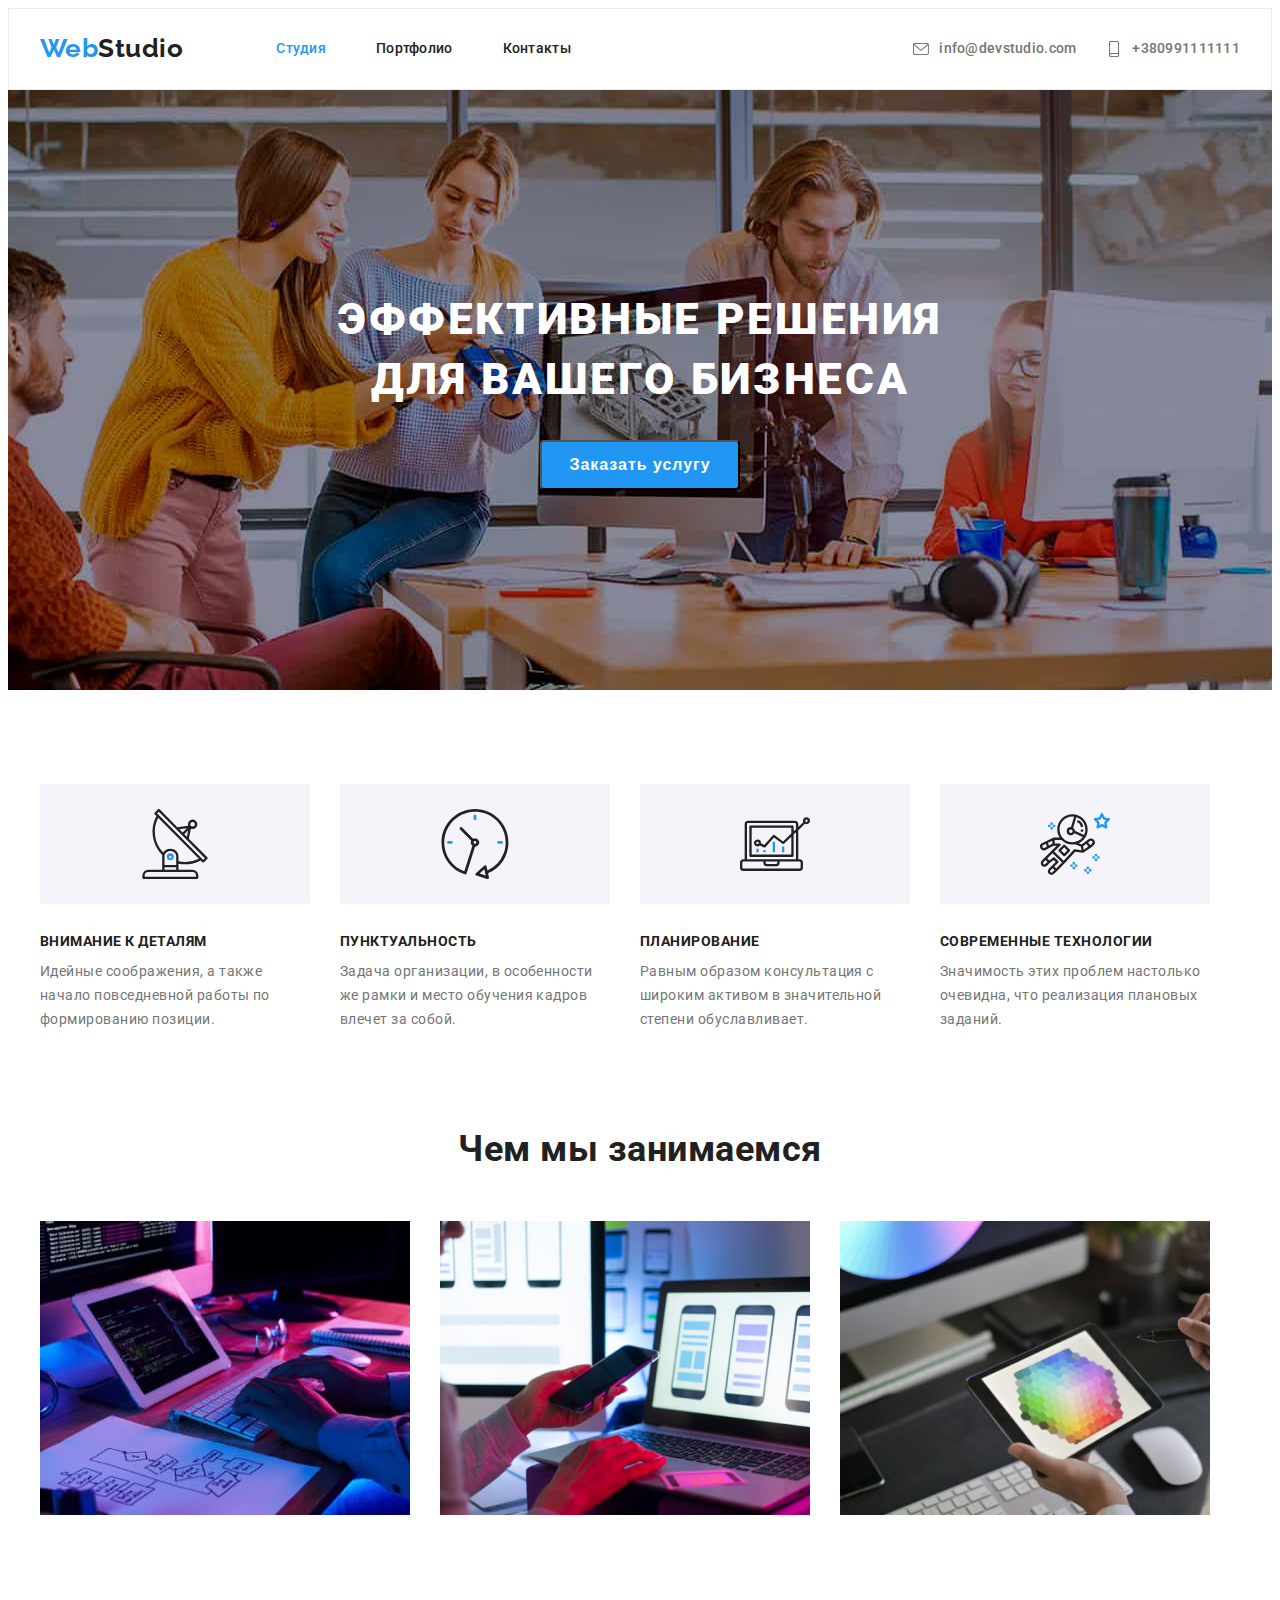
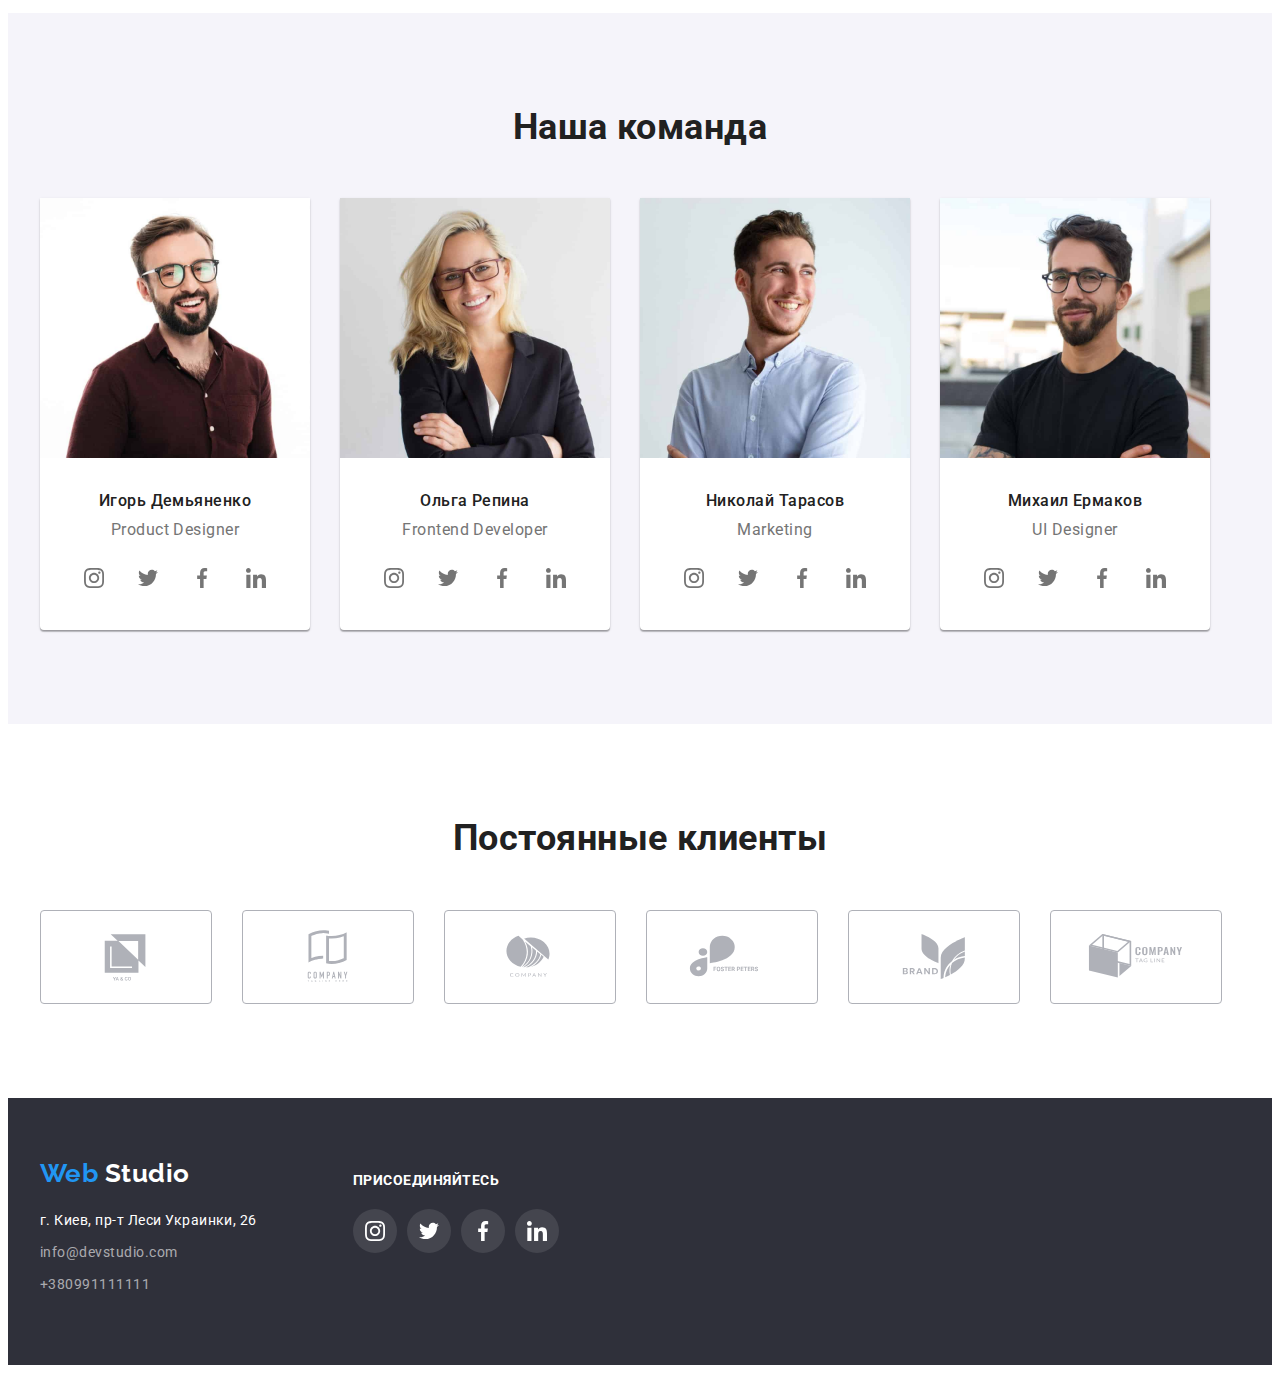
==== commit b75855d1: "comit112+++" ====
--- a/index.html
+++ b/index.html
@@ -1,3 +1,4 @@
+
 <!DOCTYPE html>
 <html lang="en"></html>
 <head>
@@ -364,7 +365,7 @@
         </ul>
       </adress>
       <div class="dop-info">
-        <b class="main">присоединяйтесь</b>
+        <b class="main">ПРИСОЕДИНЯЙТЕСЬ</b>
         <ul class="list">
           <li class="item">
             <a href="/" class="items" >
--- a/css/styles.css
+++ b/css/styles.css
@@ -174,10 +174,10 @@
 
   color: var(--secondary-color);
 
-  /* font-weight: 500;
+  font-weight: 500;
   font-size: 14px;
   line-height: 1.14;
-  letter-spacing: 0.02em; */
+  letter-spacing: 0.02em;
 
   text-decoration: none;
 }
@@ -599,6 +599,10 @@
   display:inline-block;
   padding-top: 15px;
   padding-bottom: 20px;
+
+  font-weight: 700;
+  font-size: 14px;
+  line-height: 1.14;
   color: var(--primary-wite-color);
 }
 
